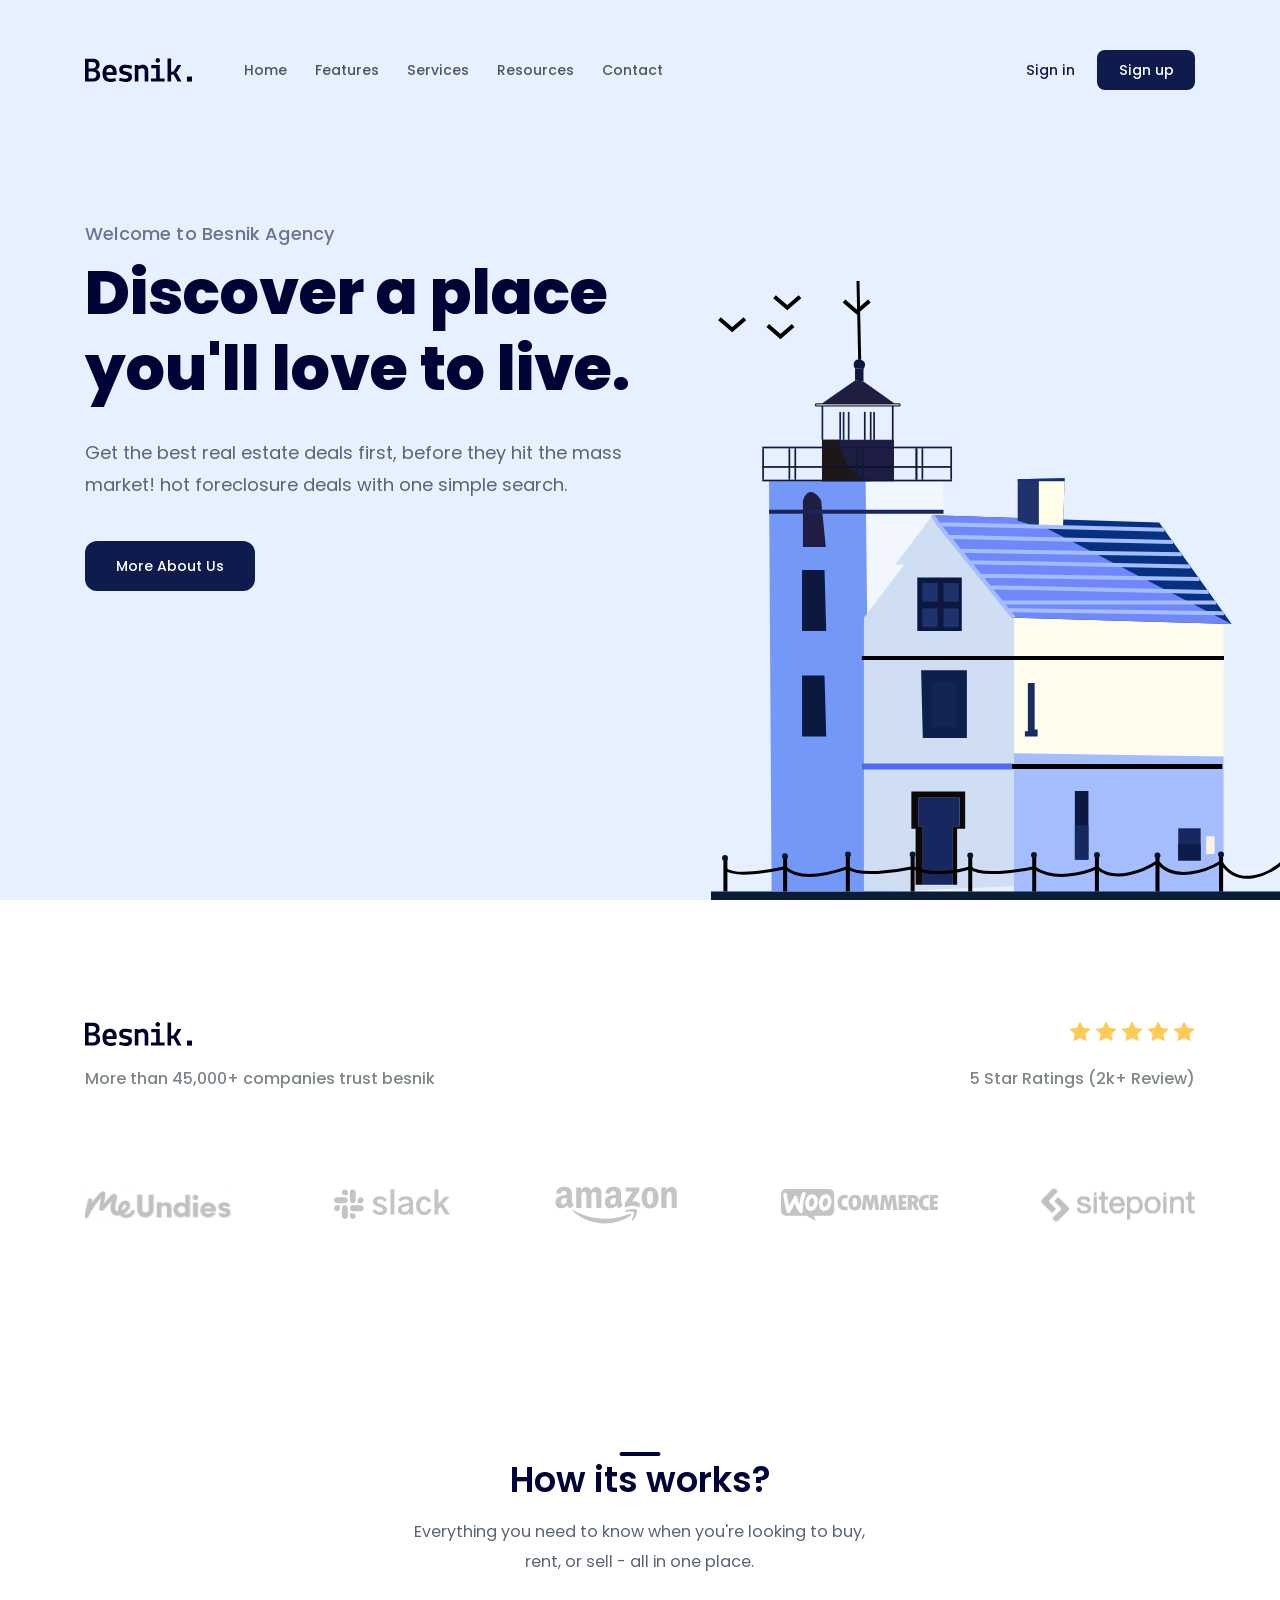
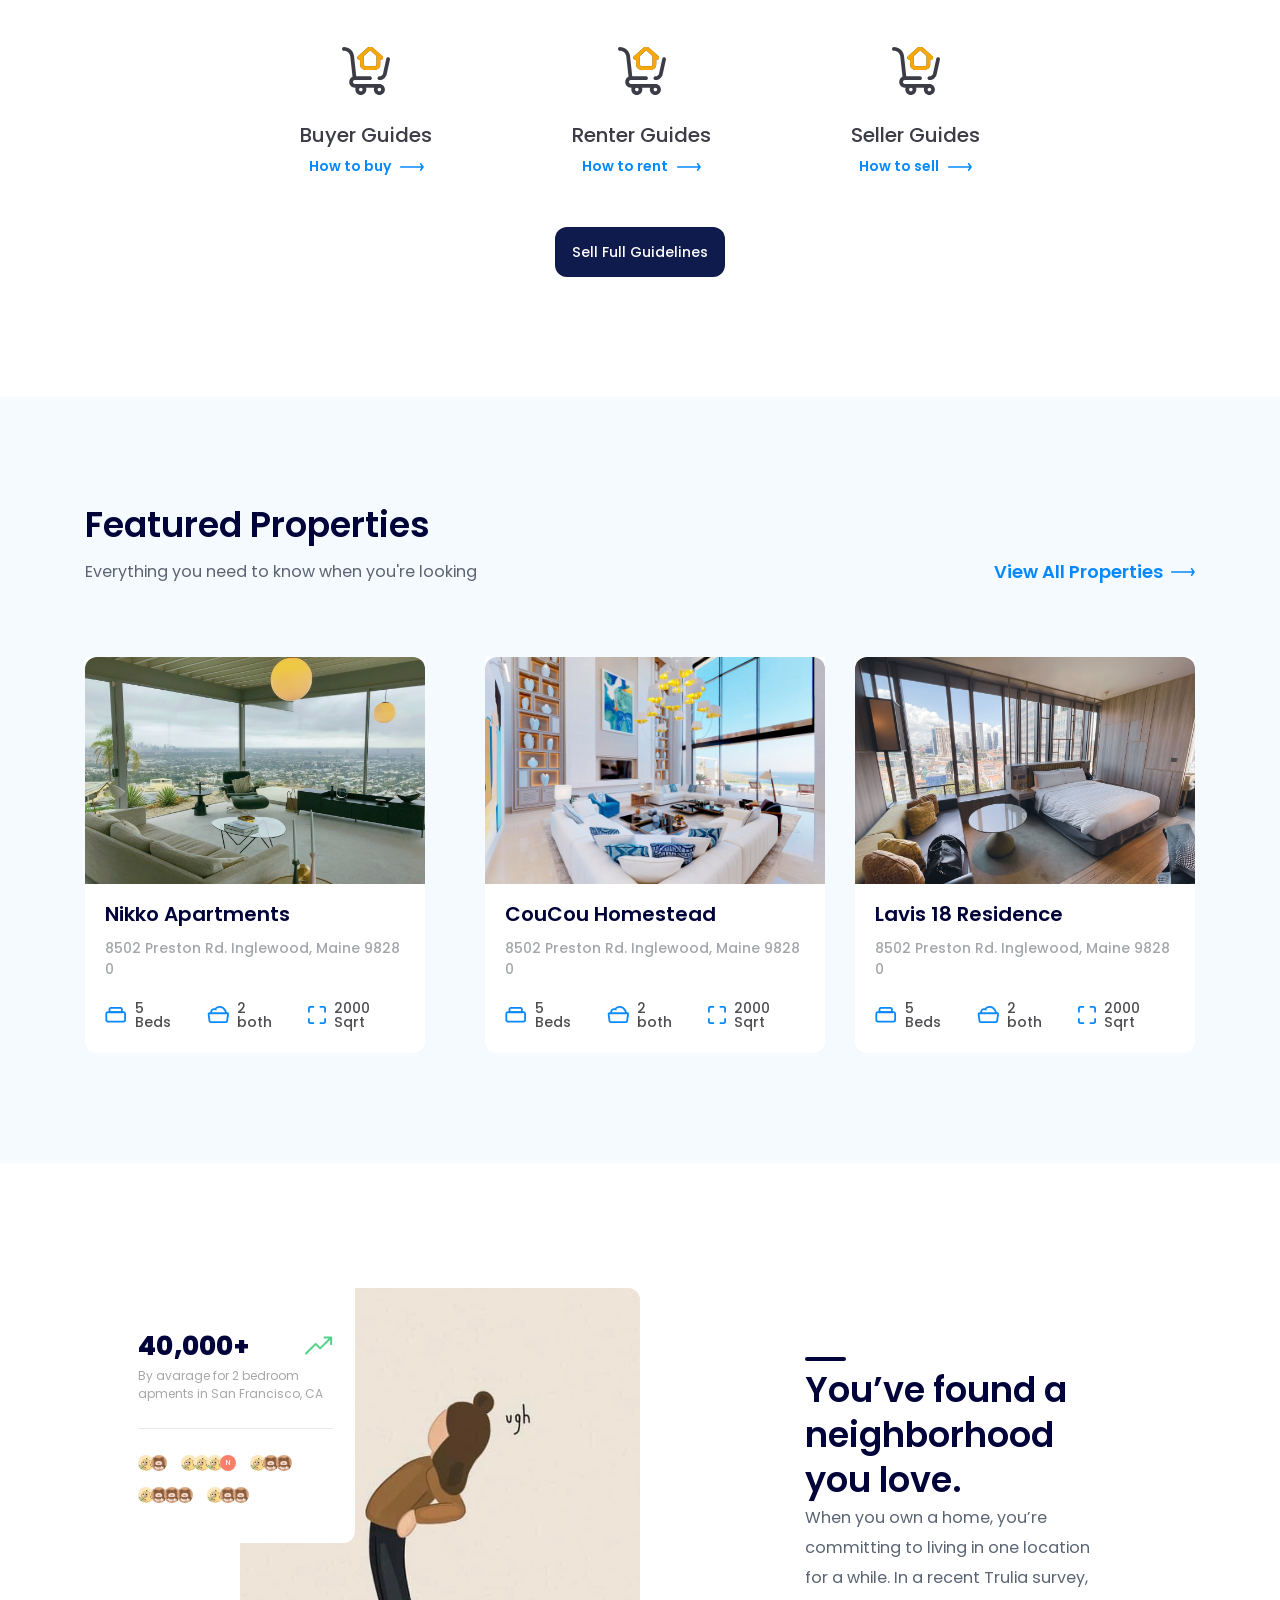
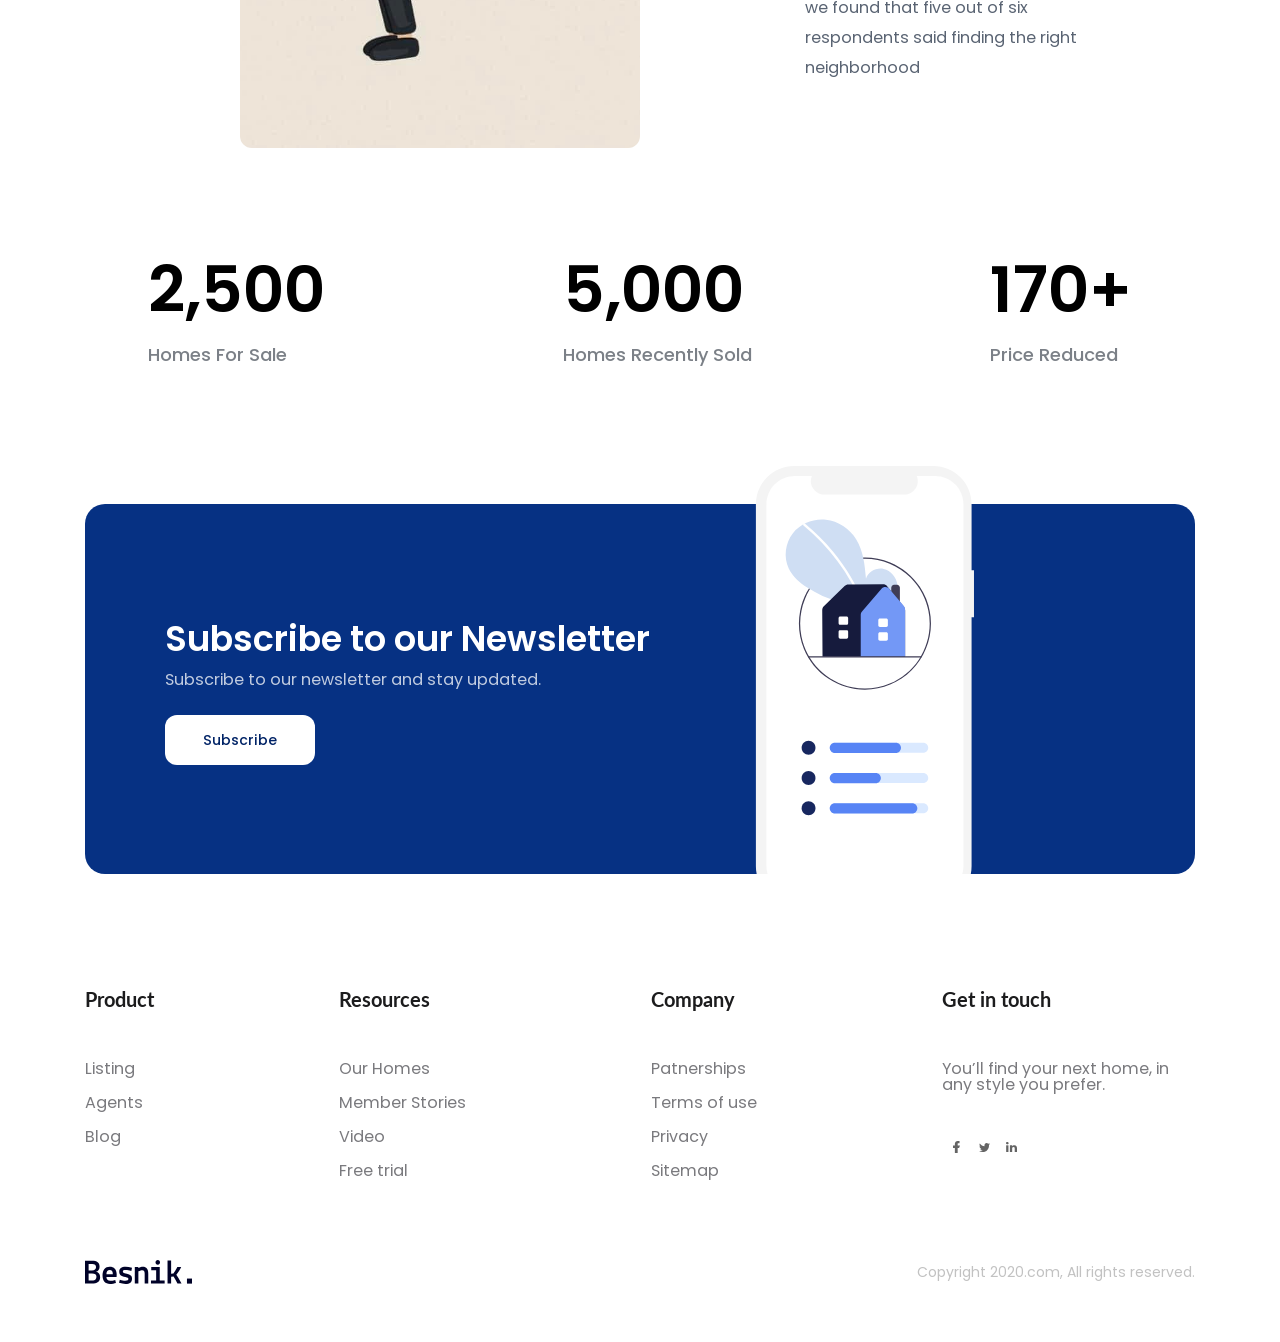
==== index.html @ 79cb6e66 "first commit" ====
<!DOCTYPE html>
<html lang="en">
<head>
    <meta charset="UTF-8">
    <meta http-equiv="X-UA-Compatible" content="IE=edge">
    <meta name="viewport" content="width=device-width, initial-scale=1.0">
    <title>Project-01</title>
    <link rel="stylesheet" href="./assets/css/reset.css">
    <link rel="stylesheet" href="./assets/css/style.css"> 
    <link rel="stylesheet" href="./assets/fonts/stylesheet.css">

    <!-- FONT LATO CHO FOOTER -->
    <link rel="preconnect" href="https://fonts.googleapis.com">
    <link rel="preconnect" href="https://fonts.gstatic.com" crossorigin>
    <link href="https://fonts.googleapis.com/css2?family=Lato:wght@700&display=swap" 
    rel="stylesheet">
</head>
<body>
    <main>
        <!-- HEADER -->
        <header class="header">
            <div class="content">
                <nav class="navbar">
                    <!-- LOGO -->   
                    <img src="./assets/img/Logo.svg" alt="Besnik." />
                    <!-- NAVIGATION -->
                    <ul>
                        <li><a href="#!">Home</a></li>
                        <li><a href="">Features</a></li>
                        <li><a href="">Services</a></li>
                        <li><a href="">Resources</a></li>
                        <li><a href="">Contact</a></li>
                    </ul>
                    <!-- ACTION -->
                    <div class="action">
                        <a href="#!" class="action-link">Sign in</a>
                        <a href="#!" class="btn action-btn">Sign up</a>
                    </div>
                </nav>
                <div class="hero">
                    <div class="info">
                        <p class="sub-title">Welcome to Besnik Agency</p>
                        <h1 class="title">Discover a place you'll love to live.</h1>
                        <p class="desc">Get the best real estate deals first,
                            before they hit the mass market! hot foreclosure deals with one simple search.</p>
                        <a href="#!" class="btn hero-cta">More About Us</a>
                    </div>
                    <img src="./assets/img/hero-img.svg" alt="Discover a place you'll love to live." class="hero-img">
                </div>
            </div>
        </header>

        <!-- CLIENTS -->
        <div class="clients">
            <div class="content">
                <div class="row">
                    <img src="./assets/img/Logo.svg" alt="Besnik.">

                    <div class="starts">
                        <img src="./assets/img/start.svg" alt="Start">
                        <img src="./assets/img/start.svg" alt="Start">
                        <img src="./assets/img/start.svg" alt="Start">
                        <img src="./assets/img/start.svg" alt="Start">
                        <img src="./assets/img/start.svg" alt="Start">
                    </div>
                </div>

                <div class="row row-desc">
                    <p class="desc">More than 45,000+ companies trust besnik</p>
                    <p class="desc">5 Star Ratings (2k+ Review)</p>
                </div>

                <div class="image">
                    <img src="./assets/img/client-1.svg" alt="Client 1">
                    <img src="./assets/img/client-2.svg" alt="Client 2">
                    <img src="./assets/img/client-3.svg" alt="Client 3">
                    <img src="./assets/img/client-4.svg" alt="Client 4">
                    <img src="./assets/img/client-5.svg" alt="Client 5">
                </div>

            </div>
        </div>

        <!-- GUIDES -->
        <div class="guides">
            <div class="content">
                <h2 class="sub-title">How its works?</h2>

                <p class="desc">Everything you need to know 
                    when you're looking to buy, rent, or sell - all in one place.
                </p>

                <ul class="list-guide">
                    <li class="guide-item">
                        <img src="./assets/img/buyer.svg" alt="Buyer" class="icon">
                        <h3 class="title">Buyer Guides</h3>
                        <a href="#!" class="link">
                            <span>How to buy</span>
                            <img src="./assets/img/arrow-right.svg" alt="" class="arrow">
                        </a>
                    </li>

                    <li class="guide-item">
                        <img src="./assets/img/buyer.svg" alt="Buyer" class="icon">
                        <h3 class="title">Renter Guides</h3>
                        <a href="#!" class="link">
                            <span>How to rent</span>
                            <img src="./assets/img/arrow-right.svg" alt="" class="arrow">
                        </a>
                    </li>

                    <li class="guide-item">
                        <img src="./assets/img/buyer.svg" alt="Buyer" class="icon">
                        <h3 class="title">Seller Guides</h3>
                        <a href="#!" class="link">
                            <span>How to sell</span>
                            <img src="./assets/img/arrow-right.svg" alt="" class="arrow">
                        </a>
                    </li>
                </ul>

                <div class="guide-cta">
                    <a href="#!" class="btn">Sell Full Guidelines</a>
                </div>

                
            </div>
        </div>

        <!-- FEATURED -->
        <div class="featured">
            <div class="content">
                <header>
                    <h2 class="sub-title">Featured Properties</h2>
                    <div class="row">
                        <p class="desc">Everything you need to know when you're looking</p>
                        <a href="" class="link">
                            <span>View All Properties</span>
                            <img src="./assets/img/arrow-right.svg" alt="" class="arrow">
                        </a>
                    </div>
                </header>

                <div class="list">
                    <!-- featured item 1 -->
                    <div class="item">
                        <a href="#!"><img src="./assets/img/featured-1.jpg" alt="Nikko Apartments" class="thumb"></a>
                        <div class="body">
                            <h3 class="title"><a href="#!">Nikko Apartments<a ></h3>
                            <p class="desc">8502 Preston Rd. Inglewood, Maine 98280</p>
                            <div class="info">
                                <img src="./assets/img/bed.svg" alt="Beds" class="icon">
                                <span class="lable">5 Beds</span>

                                <img src="./assets/img/both.svg" alt="both" class="icon">
                                <span class="lable">2 both</span>

                                <img src="./assets/img/sqrt.svg" alt="Sqrt" class="icon">
                                <span class="lable">2000 Sqrt</span>
                            </div>
                        </div>
                    </div>
                    <!-- featured item 2 -->
                    <div class="item">
                        <a href="#!"><img src="./assets/img/featured-2.jpg" alt="CouCou Homestead" class="thumb"></a>
                        <div class="body">
                            <h3 class="title"><a href="#!">CouCou Homestead</a></h3>
                            <p class="desc line-clamp">8502 Preston Rd. Inglewood, Maine 98280
                            </p>
                            <div class="info">
                                <img src="./assets/img/bed.svg" alt="Beds" class="icon">
                                <span class="lable">5 Beds</span>

                                <img src="./assets/img/both.svg" alt="both" class="icon">
                                <span class="lable">2 both</span>

                                <img src="./assets/img/sqrt.svg" alt="Sqrt" class="icon">
                                <span class="lable">2000 Sqrt</span>
                            </div>
                        </div>
                    </div>
                    <!-- featured item 3 -->
                    <div class="item ">
                        <a href="#!"><img src="./assets/img/featured-3.jpg" alt="CouCou Homestead" class="thumb"></a>
                        <div class="body">
                            <h3 class="title"><a href="#!">Lavis 18 Residence</a></h3>
                            <p class="desc">8502 Preston Rd. Inglewood, Maine 98280</p>
                            <div class="info">
                                <img src="./assets/img/bed.svg" alt="Beds" class="icon">
                                <span class="lable">5 Beds</span>

                                <img src="./assets/img/both.svg" alt="both" class="icon">
                                <span class="lable">2 both</span>

                                <img src="./assets/img/sqrt.svg" alt="Sqrt" class="icon">
                                <span class="lable">2000 Sqrt</span>
                            </div>
                        </div>
                    </div>
                </div>

            </div>
        </div>

        <!-- STATS -->
        <div class="stats">
            <div class="content">
                <div class="row">
                    <div class="img-block">

                        <img  class="image" src="./assets/img/stat-img.jpg" alt="You’ve found a neighborhood you love.">
                        
                        <!-- Trend -->
                        <div class="stats-trend">
                            <div class="row">
                                <strong class="value">40,000+</strong>
                                <img src="./assets/img/arrow-trend-up.svg" alt="" class="icon">
                            </div>
                            
                            <p class="desc">By avarage for 2 bedroom apments in San Francisco, CA</p>
                            
                            <div class="seperate"></div>
                            
                            <div class="avatar-block">
                                <div class="avatar-group">
                                    <img class="avatar" src="./assets/img/avatar.jpg"></img>
                                    <img class="avatar" src="./assets/img/avatar2.jpg"></img>
                                </div>
                                <div class="avatar-group">
                                    <img class="avatar" src="./assets/img/avatar.jpg"></img>
                                    <img class="avatar" src="./assets/img/avatar.jpg"></img>
                                    <img class="avatar" src="./assets/img/avatar.jpg"></img>
                                    <!-- <img class="avatar" src="./assets/img/avatar2.jpg"></img> -->
                                    <div class="avatar avatar1">N</div>
                                </div>
                                <div class="avatar-group">
                                    <img class="avatar" src="./assets/img/avatar.jpg"></img>
                                    <img class="avatar" src="./assets/img/avatar2.jpg"></img>
                                    <img class="avatar" src="./assets/img/avatar2.jpg"></img>
                                </div>
                                <div class="avatar-group">
                                    <img class="avatar" src="./assets/img/avatar.jpg"></img>
                                    <img class="avatar" src="./assets/img/avatar2.jpg"></img>
                                    <img class="avatar" src="./assets/img/avatar2.jpg"></img>
                                    <img class="avatar" src="./assets/img/avatar2.jpg"></img>
                                </div>
                                <div class="avatar-group">
                                    <img class="avatar" src="./assets/img/avatar.jpg"></img>
                                    <img class="avatar" src="./assets/img/avatar2.jpg"></img>
                                    <img class="avatar" src="./assets/img/avatar2.jpg"></img>
                                </div>

                            </div>
                        </div>
                    </div>
                    <div class="info">
                        <h2 class="sub-title">You’ve found a neighborhood you love.</h2>
                        <p class="desc">When you own a home, you’re committing to living in one location for a while. In a recent 
                            Trulia survey, we found that five out of six respondents said finding the right neighborhood </p>
                    </div>
                </div>
                <div class="row row-qty">
                    <div class="qty-item">
                        <div class="qty">2,500</div>
                        <div class="qty-desc">Homes For Sale</div>
                    </div>

                    <div class="qty-item">
                        <div class="qty">5,000</div>
                        <div class="qty-desc">Homes Recently Sold</div>
                    </div>

                    <div class="qty-item">
                        <div class="qty">170+</div>
                        <div class="qty-desc">Price Reduced</div>
                    </div>
                </div>
            </div>
        </div>

        <!-- SUBSCRIPTION -->
        <div class="subscription">
            <div class="content">
                <div class="body">
                    <div class="info">
                        <h2 class="sub-title line-clamp" style="--line-clamp: 3">Subscribe to our Newsletter
                        </h2>
                        <p class="desc">Subscribe to our newsletter and stay updated.</p>
                        <a href="#!" class="btn">Subscribe</a>
                    </div>
                    <img src="./assets/img/sub.svg" alt="" class="image">
                </div>
            </div>
        </div>

        <!-- FOOTER -->
        <footer class="footer">
            <div class="content">
                <div class="row row-top">

                    <div class="column">
                        <h3 class="heading">Product</h3>
                        <ul class="list">
                            <li class="item">
                                <a href="">Listing</a>
                            </li>
                            <li class="item">
                                <a href=""></a>
                            </li>
                            <li class="item">
                                <a href="">Agents</a>
                            </li>
                            <li class="item">
                                <a href="">Blog</a>
                            </li>
                        </ul>
                    </div>

                    <div class="column">
                        <h3 class="heading">Resources</h3>
                        <ul class="list">
                            <li class="item">
                                <a href="">Our Homes</a>
                            </li>
                            <li class="item">
                                <a href="">Member Stories</a>
                            </li>
                            <li class="item">
                                <a href="">Video</a>
                            </li>
                            <li class="item">
                                <a href="">Free trial</a>
                            </li>
                        </ul>
                    </div>

                    <div class="column">
                        <h3 class="heading">Company</h3>
                        <ul class="list">
                            <li class="item">
                                <a href="">Patnerships</a>
                            </li>
                            <li class="item">
                                <a href="">Terms of use</a>
                            </li>
                            <li class="item">
                                <a href="">Privacy</a>
                            </li>
                            <li class="item">
                                <a href="">Sitemap</a>
                            </li>
                        </ul>
                    </div>

                    <div class="column">
                        <h3 class="heading">Get in touch</h3>
                        <p class="desc">You’ll find your next home, in any style you prefer.</p>
                        <div class="social">
                            <a href="#!" class="social-link">
                                <img src="./assets/img/facebook.svg" alt="">
                            </a>
                            <a href="#!" class="social-link">
                                <img src="./assets/img/twiter.svg" alt="">
                            </a>
                            <a href="#!" class="social-link">
                                <img src="/assets/img/linkedin.svg" alt="">
                            </a>
                        </div>
                    </div>
                </div>
                <div class="row row-bottom">
                    <img src="./assets/img/Logo.svg" alt="" class="logo">
                        <p class="copyright">Copyright 2020.com, All rights reserved.</p>
                    </img>
                </div>
            </div>
        </footer>
    </main>
    
</body>
</html>
---- assets/css/style.css ----
*{
    box-sizing: border-box;
}
:root{
    --primary-color:#0F1B4C;
}
html
{
    font-size: 62.5%;
}
body{
    font-size: 1.6rem;
    font-family: 'Poppins' , sans-serif;
}

/* =============== COMMON =============== */
.content{
    width: 1110px;
    max-width: calc(100% - 48px);
    margin-left: auto;
    margin-right: auto;
}
a{
    text-decoration: none;
}

.btn{
    display: inline-block;
    min-width: 98px;
    background: var(--primary-color);
    border-radius: 12px; 
    font-weight: 500;
    font-size: 1.4rem;
    line-height: 21px;
    text-align: center;
    color: #FFFFFF;
    padding: 14.5px 16px;
}
.btn:hover{
    opacity: 0.9;
}
.line-clamp{
    display: -webkit-box;
    -webkit-line-clamp: var(--line-clamp, 2);
    -webkit-box-orient: vertical;
    overflow: hidden;
    
}


/* =============== HEADER =============== */
.header{
    background: #E6F0FF;
    height: 100vh;
    /* dùng cho ảnh */
    position: relative;
}

.navbar{
    display: flex;
    align-items: center;
    /* background-color: orange; */
    padding-top: 50px;
}
.navbar ul{
    display: flex;
    /* 64-14=50 */
    margin-left: 38px;
}
.navbar .action{
    margin-left: auto;
}
.navbar ul a{
    font-weight: 500;
    font-size: 1.4rem;
    color: #4F5361;
    padding: 8px 14px;
    /* background-color:green; */
}
.navbar .action-link{
    font-weight: 500;
    font-size: 1.4rem;
    color: var(--primary-color);
}
.navbar .action-btn{
    padding: 9.5px 16px;
    margin-left: 18px;
    border-radius: 8px;
}
.navbar ul a:hover{
    text-decoration: underline;
}

.hero{
    margin-top: 130px;
}
.hero .sub-title{
    font-weight: 500;
    font-size: 1.8rem;
    line-height: 1.5;
    letter-spacing: 0.01em;
    color: #687690;
}
.hero .title{
    margin-top: 8px;
    font-weight: 700;
    font-size: 6.2rem;
    line-height: 76px;
    color: #000336;
}
.hero .info{
    width: 51%;
}
.hero .desc{
    font-weight: 400;
    font-size: 1.8rem;
    line-height: 1.78;
    color: #5A6473;
    margin-top: 30px;
}
.hero-cta{
    min-width: 170px;
    margin-top: 40px;
}
.hero-img{
    position: absolute;
    /* right: 65px; */
    right: calc( (100vw - 1110px) / 2 - 100px);
    bottom: 0;
}
/* =============== CLIENTS =============== */
.clients{
    margin-top: 79px;
    padding: 43px 0 64px;
}
.clients .row{
    display: flex;
    justify-content: space-between;
}
.clients .desc{
    font-weight: 500;
    font-size: 1.6rem;
    line-height: 1.25;
    color: #7D8589;
}
.clients .row-desc{
    margin-top: 23px;
}

.clients .image{
    margin-top: 96px;
    display: flex;
    justify-content: space-between;
}
/* =============== GUIDES =============== */
.guides{
    margin-top: 40px;
    padding: 93px 0 79px;
}
.guides .sub-title{
    margin-top: 40px;
    font-weight: 600;
    font-size: 3.5rem;
    line-height: 1;
    text-align: center;
    color: #000339;

    position: relative;
    ;
}
.guides .sub-title::before{
    content:"";
    display: inline-block;
    width: 41px;
    height: 4px;
    background: #000339;
    border-radius: 12px;
    position: absolute;
    top: -10px;
    left: 50%;
    transform: translateX(-50%);
}
.guides .desc{
    font-weight: 400;
    font-size: 1.6rem;
    line-height: 1.88;
    text-align: center;
    color: #5A6473;
    margin: 20px auto 0;
    width: 41.35%;
    /* width: 459px;
    max-width: 100%; */
}
.list-guide{
    margin-top: 70px;
    display: flex;
    justify-content: center;
}
.guide-item{
    margin: 0 70px;
    text-align: center;
}
.guide-item .title{
    font-weight: 500;
    font-size: 2rem;
    line-height: 1.1;
    /* text-align: center; ko cần vì thừa kế cha rồi */
    color: #3B3C45;
    margin-top: 26px;
}
.guide-item .link{
    margin-top: 10px;
    font-weight: 600;
    font-size: 1.4rem;
    line-height: 1.5;
    color: #0689FF;
    display: inline-block;
}
.guide-item .arrow{
    margin-left: 6px;
}
.guide-cta {
    display: flex;
    justify-content: center;
    margin-top: 50px;
}
.guide-cta .btn{
    min-width: 170px;
}


/* =============== FEATURED =============== */
.featured{
    margin-top: 41px;
    padding: 110px 0; 
    background: #F5FAFE;
}
.featured .sub-title{
    font-weight: 600;
    font-size: 3.5rem;
    line-height: 1;
    color: #000339;
}
.featured .desc{
    font-weight: 400;
    font-size: 1.6rem;
    line-height: 1.875;
    color: #5A6473;
    word-break: break-all;
}
.featured .link{
    font-weight: 600;
    font-size: 1.8rem;
    color: #0689FF;

    display: flex;
    align-items: center;
}
.featured .row{
    display: flex;
    justify-content: space-between;
    margin-top: 15px;
}
.featured .link .arrow{
    margin-left: 8px;
}
.featured .list{
    margin-top: 70px;
    display: flex;
    gap: 30px;
}
.featured .item .thumb{
    width: 100%;
    height: 227px;
    object-fit: cover;
    border-top-right-radius: 12px;
    border-top-left-radius: 12px;
}
.featured .item{
    flex:1;
    background-color: #fff;
    border-bottom-left-radius: 12px;
    border-bottom-right-radius: 12px;

}
.featured .item .body{
    padding: 17px 20px 24px;
}
.featured .item .title a{
    font-weight: 600;
    font-size: 2rem;
    line-height: 1;
    color: #000339;
 }
.featured .item .desc{
    margin-top: 14px;
    font-weight: 500;
    font-size: 1.4rem;
    line-height: 1.5;
    color: #A3A6AB;

}
.featured .item .info{
    margin-top: 21px; 
    display: flex;
    align-items: center;
}
.featured .item .lable{
    font-weight: 500;
    font-size: 1.4rem;
    letter-spacing: 0.01em;
    color: #4D4D52;
    margin-left: 8px;
}
.featured .item .icon{
    margin-left: 23px;
}
.featured .item .icon:first-child
{
    margin-left: 0px;
}

/*=============== STATS =============== */
.stats{
    margin-top: 75px;
    padding: 50px 0;
} 
.stats .row{
    display: flex;
}
.stats .content{
    width: 1048px;
}
.stats .img-block,
.stats .info{
    width: 50%;
}
.stats .img-block .image {
    width: 400px;
    height: 460px;
    object-fit: cover;
    border-radius: 12px;
    display: block;
    margin-left: auto;
}
.stats .info{
    padding: 79px 0 0 165px;
}
.stats .info .sub-title{
    font-weight: 600;
    font-size: 3.5rem;
    line-height: 1.29;
    color: #000339;
    width: 269px;
    
    position: relative;
}
.stats .sub-title::before{
    content:"";
    display:inline-block;
    display:block;

    width: 41px;
    height: 4px;
    background: #000339;
    border-radius: 12px;
    position: absolute;
    left: 0;
    top: -10px;
}
.stats .info .desc{
    font-weight: 400;
    font-size: 1.6rem;
    line-height: 1.88;
    color: #5A6473;
    width: 309px;
}
.stats .img-block{
    position: relative;
}
.stats .img-block .stats-trend{
    position: absolute;
    top: 0;left: 0;
    width: 239px;
    border-radius: 0px 0px 12px 12px;
    background-color: #fff;
    padding: 45px 22px 40px;
}
.stats .stats-trend .value{
    font-weight: 700;
    font-size: 2.6rem;
    line-height: 1;
    letter-spacing: 0.01em;
    color: #000339;
}
.stats .icon{
    margin-left: auto;
}
.stats-trend .desc{
    font-weight: 400;
    font-size: 1.2rem;
    line-height: 1.5;
    color: #A7A7A7;
    margin-top: 8px;
}
.stats-trend .seperate{
    height: 1.2px;
    background: #E9E9E9;
    margin-top: 25px;
}
.stats .avatar-block{
    margin-top: 26px;
    display: flex;
    gap: 16px 14px;
    flex-wrap: wrap;
    
}
.stats .avatar{
    width: 16px;height: 16px;
    object-fit: cover;
    border-radius: 50%;
    margin-left: -3px;
}
.stats .avatar:first-child{
    margin-left: 0;
}
.stats .avatar-group{
    display: flex;
}
.stats .avatar1{
    background-color: #F97F6B;
    
    font-weight: 450;
    font-size: 0.7rem;
    line-height: 16px;
    text-align: center;
    letter-spacing: -0.02em;

    color: #FFFFFF;
}
.stats .row-qty{
    margin-top: 110px;
    justify-content: space-between;
    padding: 0 32px;
}
.stats .qty{
    font-weight: 600;
    font-size: 6.4rem;
    color: #000000;
}
.stats .qty-desc{
    margin-top: 24px;
    font-weight: 500;
    font-size: 1.8rem;
    color: #7B8087;
}

/*=============== SUBSCRIPTION =============== */

.subscription{
    margin-top: 90px;
}
.subscription .body{
    height: 370px;
    background: #063183;
    display: flex;
    align-items: center;
    border-radius: 20px;

    position: relative;
}
.subscription .info{
    margin: 0 80px;
    width: 670px;
}
.subscription .sub-title{
    font-weight: 600;
    font-size: 3.5rem;
    line-height: 1.5;
    color: #FFFFFF;
}
.subscription .desc{
    font-weight: 400;
    font-size: 1.6rem;
    line-height: 1.88;
    color: #FFFFFF;
    opacity: 0.75;
}
.subscription .btn{
    margin-top: 20px;
    min-width: 150px;
    background-color: #fff;
    color: #002366;
}
.subscription .image{
    position: absolute;
    bottom: 0;
    right: 221px;
}

/*=============== FOOTER =============== */
.footer{
    margin-top: 55px;
    padding: 50px 0 58px;
    /* background-color: pink; */

}
.footer .row{
    display: flex;
}

.footer .row-top{
    gap:185px;
}
.footer .heading{
    font-family: 'Lato', sans-serif;
    font-weight: 700;
    font-size: 2rem;
    line-height: 2;
    color: #1C1C1D;
}
.footer .list, .footer .desc{
    margin-top: 42px;
}
.footer .item{
    margin-top: 18px;
}
.footer .item a,
.footer .desc{
    font-weight: 400;
    font-size: 1.6rem;
    color: #7A7A7E;
    white-space: nowrap;
}
.footer .desc{
    white-space: normal;
}
.footer .social{
    margin-top: 40px;
    /* Thêm df vào để bỏ mấy khoảng trắng mặc định của logo đi->Dễ tính toán  */
    display: flex;
}
.footer .social-link{
    /* Vì có df ở cha r nên thừa hưởng xuog con-> đặt luôn width height cho con mà khỏi cần display: inline-block */
    width: 28px;
    height: 28px;
    display: flex;
    justify-content: center;
    align-items: center;
}
.footer .social-link:hover{
    background-color: #ebebeb;
    border-radius: 3px;
}
.footer .row-bottom{
    display: flex;
    align-items: center;
    justify-content: space-between;
    margin-top: 81px;
}
.footer .copyright{
    font-weight: 400;
    font-size: 1.4rem;
    color: #C2C2C2;
}
---- assets/fonts/stylesheet.css ----
/* POPPINS */
@font-face {
    font-family: 'Poppins';
    src: url('Poppins/Poppins-Bold.woff2') format('woff2'),
        url('Poppins/Poppins-Bold.woff') format('woff');
    font-weight: bold;
    font-style: normal;
    font-display: swap;
}

@font-face {
    font-family: 'Poppins';
    src: url('Poppins/Poppins-BlackItalic.woff2') format('woff2'),
        url('Poppins/Poppins-BlackItalic.woff') format('woff');
    font-weight: 900;
    font-style: italic;
    font-display: swap;
}

@font-face {
    font-family: 'Poppins';
    src: url('Poppins/Poppins-Black.woff2') format('woff2'),
        url('Poppins/Poppins-Black.woff') format('woff');
    font-weight: 900;
    font-style: normal;
    font-display: swap;
}

@font-face {
    font-family: 'Poppins';
    src: url('Poppins/Poppins-BoldItalic.woff2') format('woff2'),
        url('Poppins/Poppins-BoldItalic.woff') format('woff');
    font-weight: bold;
    font-style: italic;
    font-display: swap;
}

@font-face {
    font-family: 'Poppins';
    src: url('Poppins/Poppins-Light.woff2') format('woff2'),
        url('Poppins/Poppins-Light.woff') format('woff');
    font-weight: 300;
    font-style: normal;
    font-display: swap;
}

@font-face {
    font-family: 'Poppins';
    src: url('Poppins/Poppins-ExtraBold.woff2') format('woff2'),
        url('Poppins/Poppins-ExtraBold.woff') format('woff');
    font-weight: bold;
    font-style: normal;
    font-display: swap;
}

@font-face {
    font-family: 'Poppins';
    src: url('Poppins/Poppins-ExtraLight.woff2') format('woff2'),
        url('Poppins/Poppins-ExtraLight.woff') format('woff');
    font-weight: 200;
    font-style: normal;
    font-display: swap;
}

@font-face {
    font-family: 'Poppins';
    src: url('Poppins/Poppins-Italic.woff2') format('woff2'),
        url('Poppins/Poppins-Italic.woff') format('woff');
    font-weight: normal;
    font-style: italic;
    font-display: swap;
}

@font-face {
    font-family: 'Poppins';
    src: url('Poppins/Poppins-ExtraLightItalic.woff2') format('woff2'),
        url('Poppins/Poppins-ExtraLightItalic.woff') format('woff');
    font-weight: 200;
    font-style: italic;
    font-display: swap;
}

@font-face {
    font-family: 'Poppins';
    src: url('Poppins/Poppins-ExtraBoldItalic.woff2') format('woff2'),
        url('Poppins/Poppins-ExtraBoldItalic.woff') format('woff');
    font-weight: bold;
    font-style: italic;
    font-display: swap;
}

@font-face {
    font-family: 'Poppins';
    src: url('Poppins/Poppins-Regular.woff2') format('woff2'),
        url('Poppins/Poppins-Regular.woff') format('woff');
    font-weight: normal;
    font-style: normal;
    font-display: swap;
}

@font-face {
    font-family: 'Poppins';
    src: url('Poppins/Poppins-MediumItalic.woff2') format('woff2'),
        url('Poppins/Poppins-MediumItalic.woff') format('woff');
    font-weight: 500;
    font-style: italic;
    font-display: swap;
}

@font-face {
    font-family: 'Poppins';
    src: url('Poppins/Poppins-LightItalic.woff2') format('woff2'),
        url('Poppins/Poppins-LightItalic.woff') format('woff');
    font-weight: 300;
    font-style: italic;
    font-display: swap;
}

@font-face {
    font-family: 'Poppins';
    src: url('Poppins/Poppins-Medium.woff2') format('woff2'),
        url('Poppins/Poppins-Medium.woff') format('woff');
    font-weight: 500;
    font-style: normal;
    font-display: swap;
}

@font-face {
    font-family: 'Poppins';
    src: url('Poppins/Poppins-ThinItalic.woff2') format('woff2'),
        url('Poppins/Poppins-ThinItalic.woff') format('woff');
    font-weight: 100;
    font-style: italic;
    font-display: swap;
}

@font-face {
    font-family: 'Poppins';
    src: url('Poppins/Poppins-SemiBold.woff2') format('woff2'),
        url('Poppins/Poppins-SemiBold.woff') format('woff');
    font-weight: 600;
    font-style: normal;
    font-display: swap;
}

@font-face {
    font-family: 'Poppins';
    src: url('Poppins/Poppins-SemiBoldItalic.woff2') format('woff2'),
        url('Poppins/Poppins-SemiBoldItalic.woff') format('woff');
    font-weight: 600;
    font-style: italic;
    font-display: swap;
}

@font-face {
    font-family: 'Poppins';
    src: url('Poppins/Poppins-Thin.woff2') format('woff2'),
        url('Poppins/Poppins-Thin.woff') format('woff');
    font-weight: 100;
    font-style: normal;
    font-display: swap;
}

/* OTHER FONT */
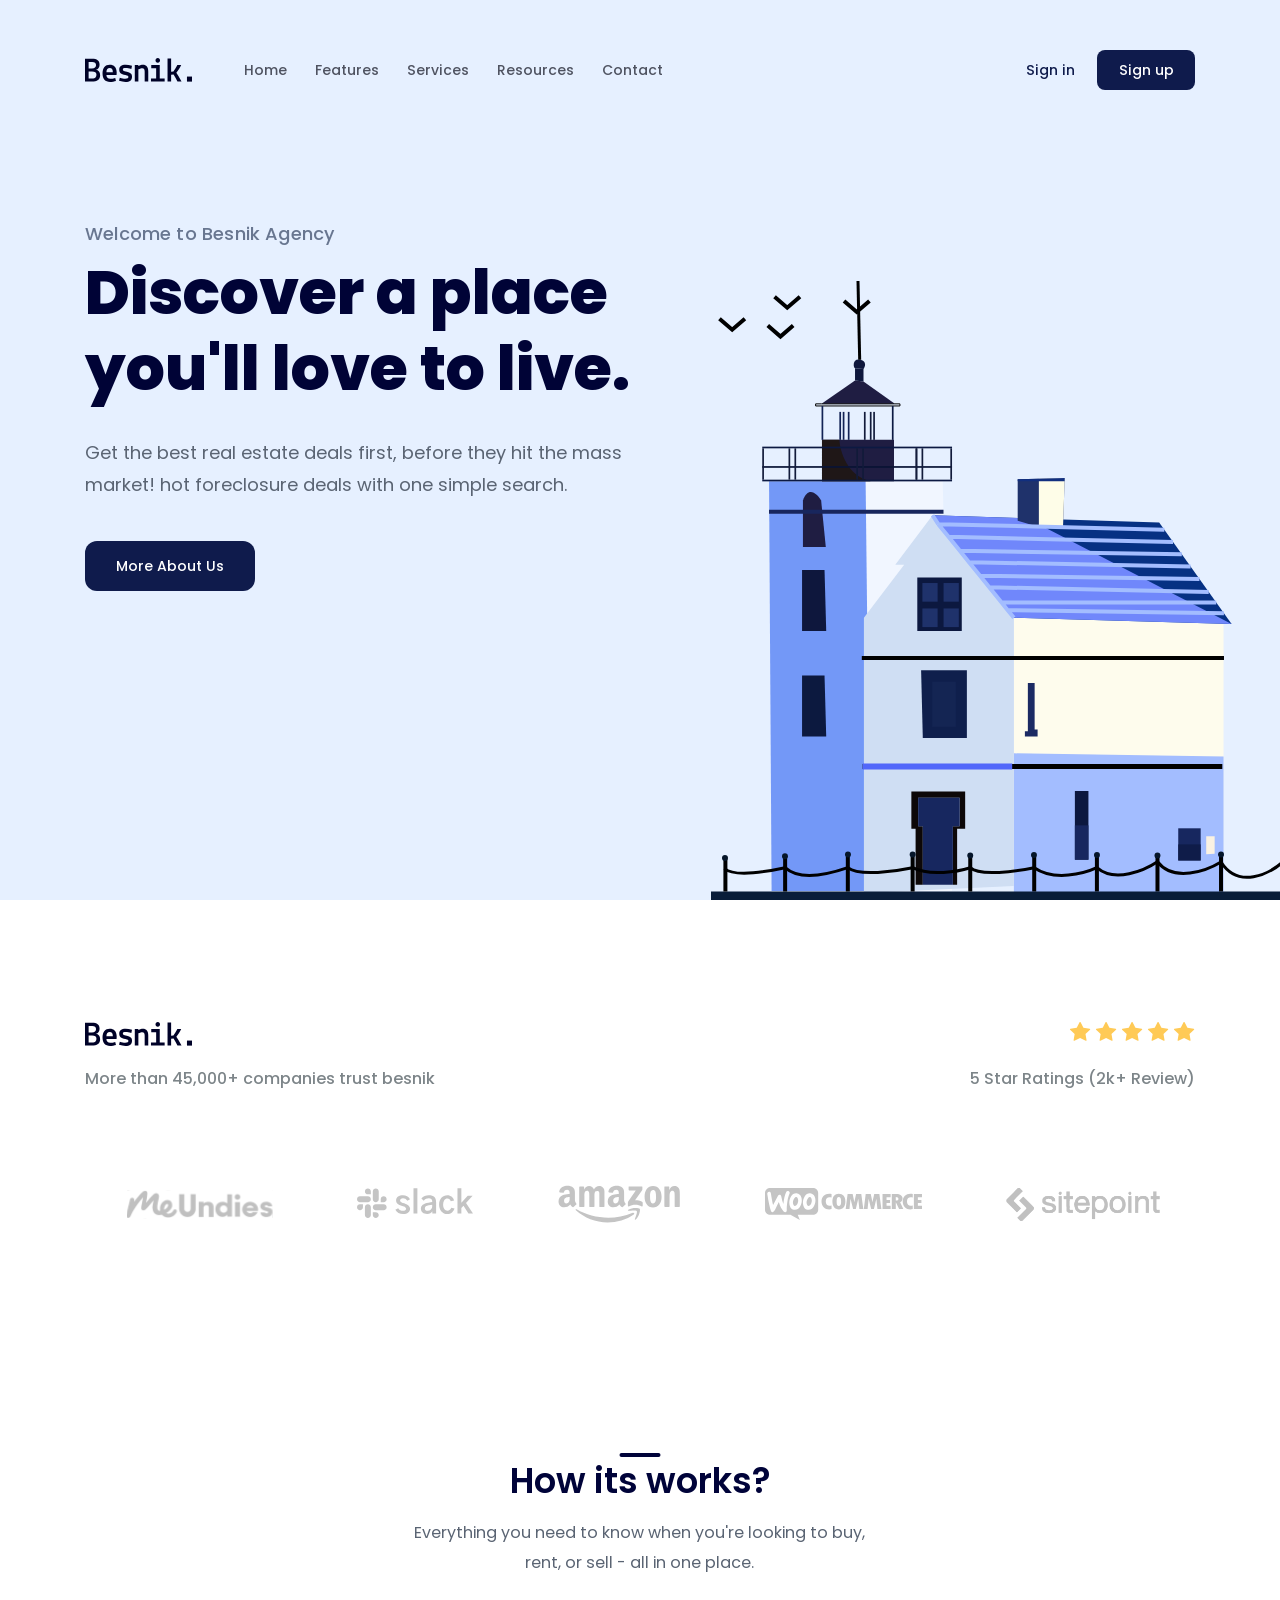
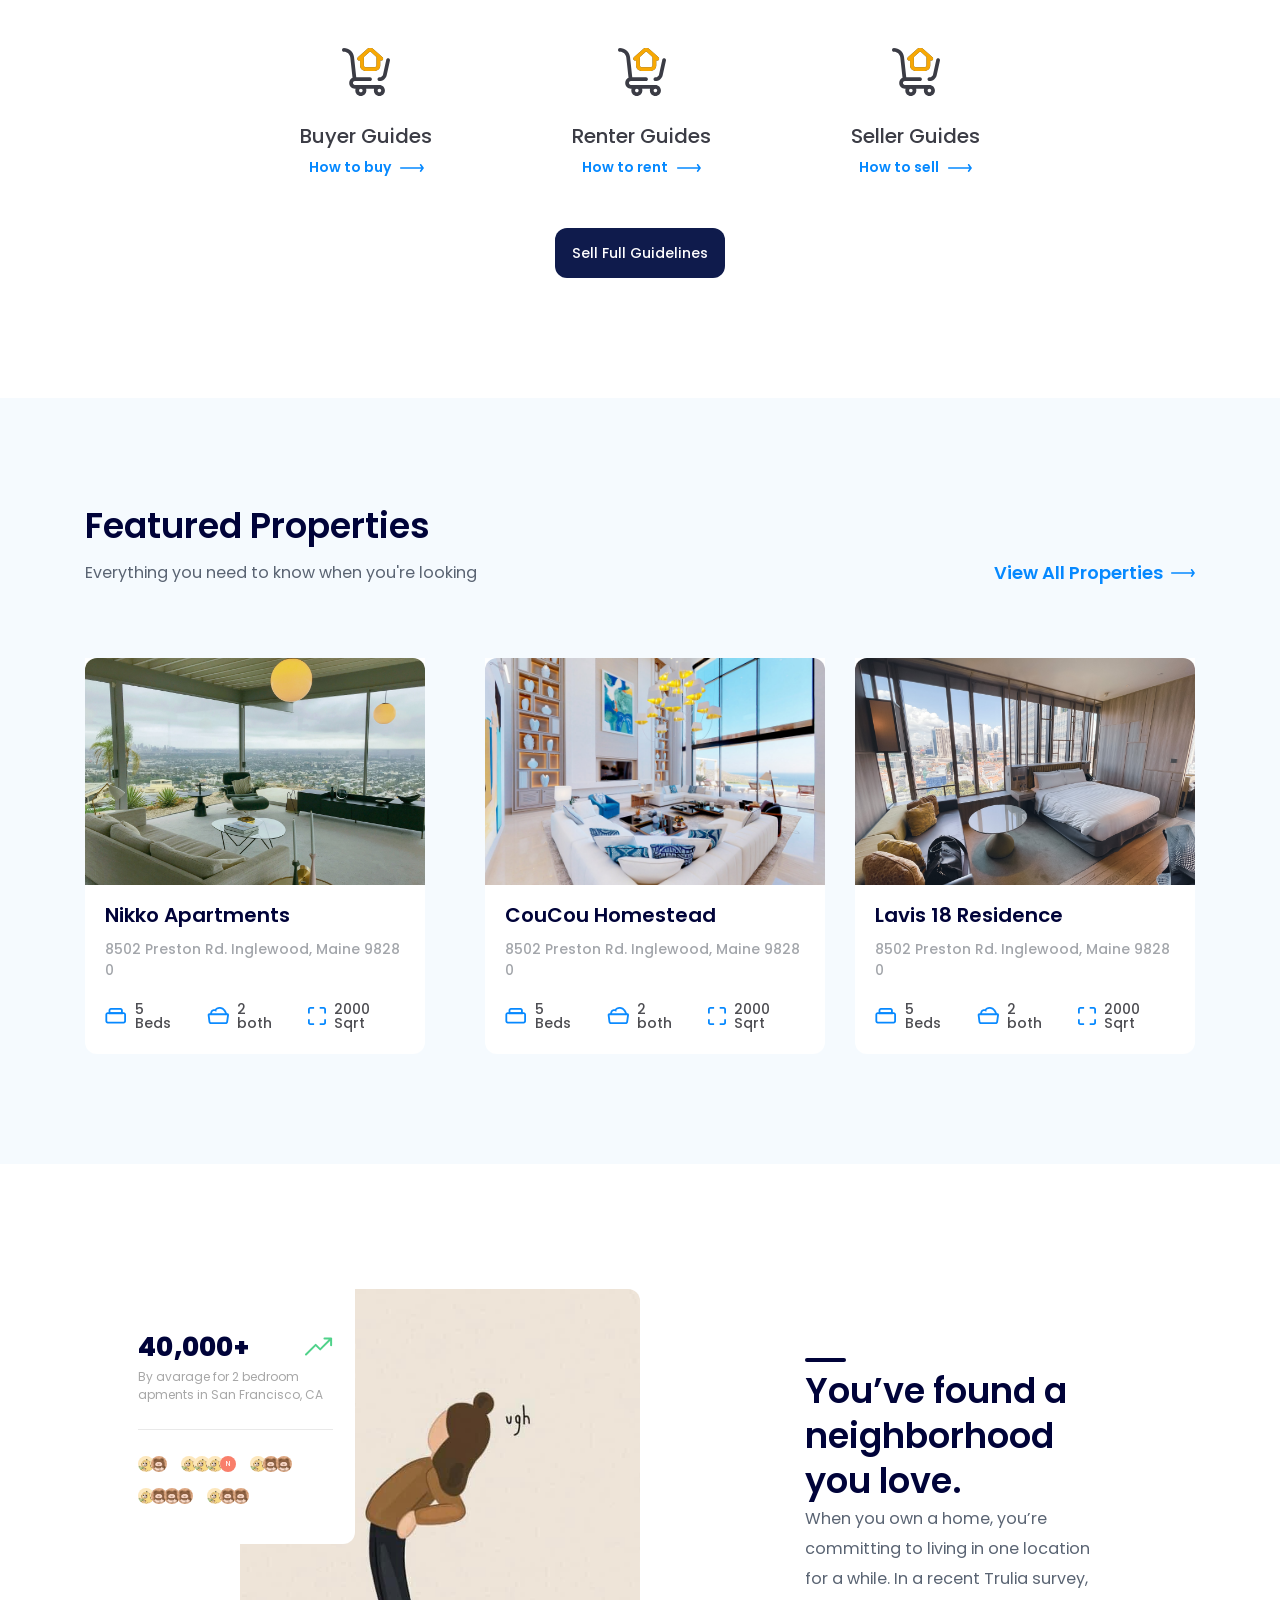
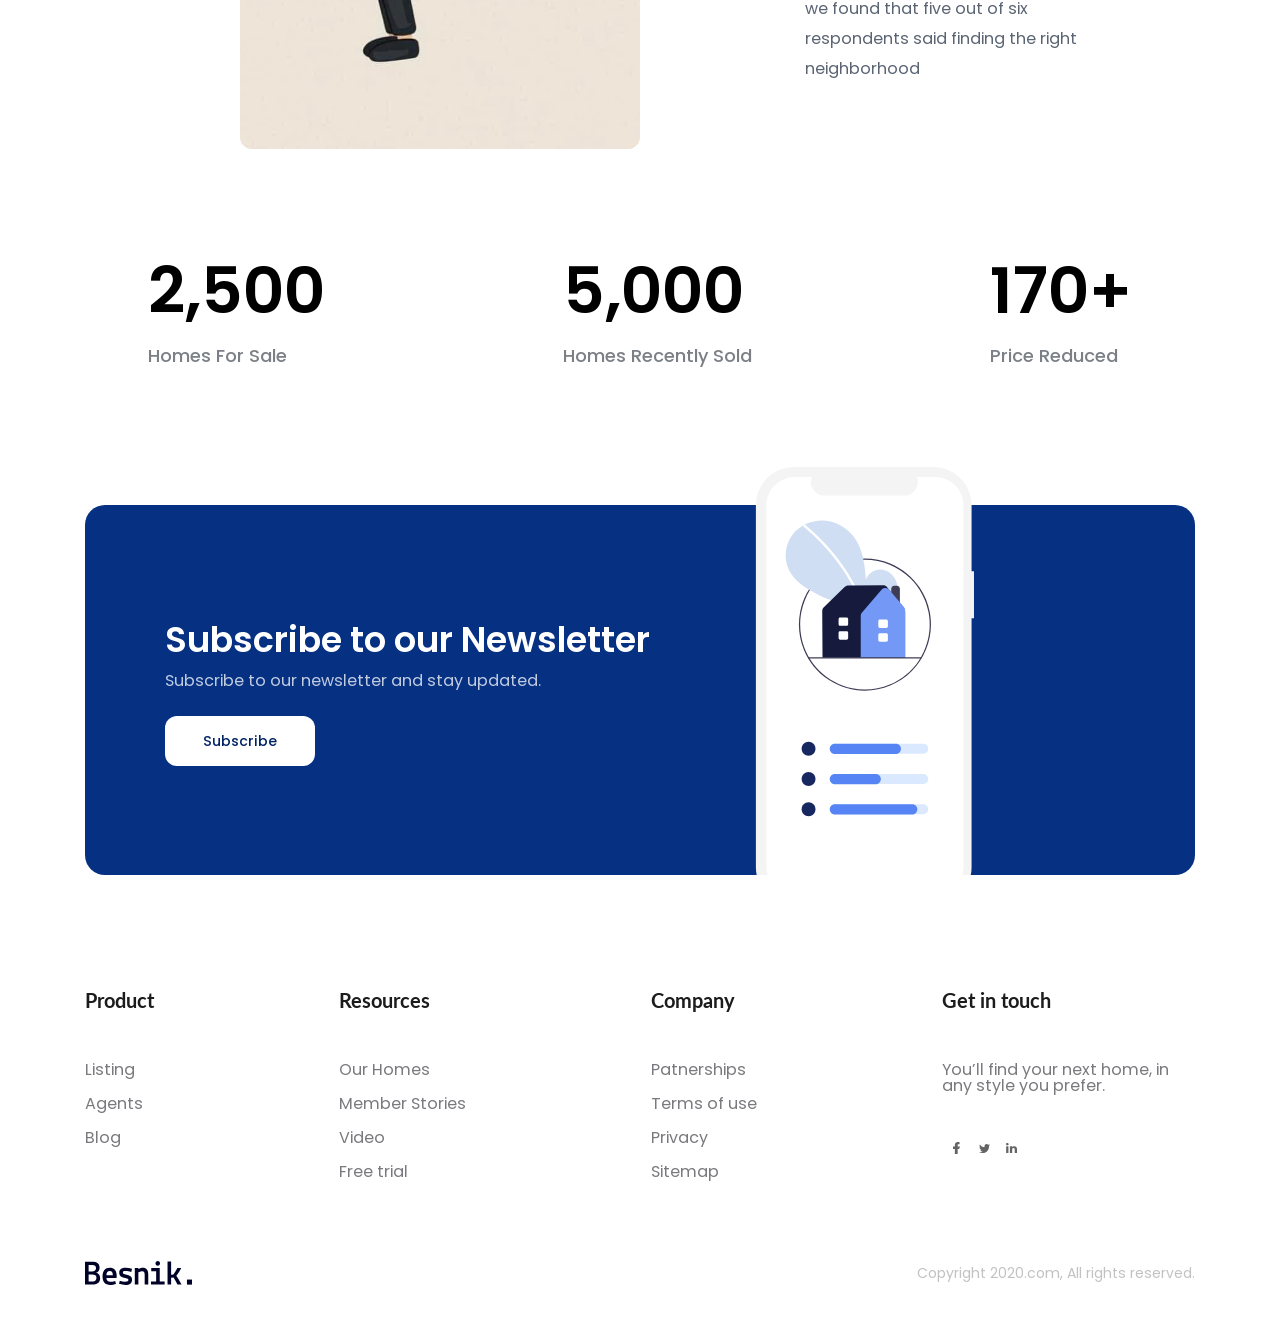
==== commit efdc54d3: "Fix bug phần Client" ====
--- a/index.html
+++ b/index.html
@@ -71,11 +71,26 @@
                 </div>
 
                 <div class="image">
-                    <img src="./assets/img/client-1.svg" alt="Client 1">
-                    <img src="./assets/img/client-2.svg" alt="Client 2">
-                    <img src="./assets/img/client-3.svg" alt="Client 3">
-                    <img src="./assets/img/client-4.svg" alt="Client 4">
-                    <img src="./assets/img/client-5.svg" alt="Client 5">
+                    <a href="#!">
+                        <img src="./assets/img/client-1.svg" alt="Client 1">
+
+                    </a>
+                    <a href="#!">
+                        <img src="./assets/img/client-2.svg" alt="Client 2">
+
+                    </a>
+                    <a href="#!">
+                        <img src="./assets/img/client-3.svg" alt="Client 3">
+
+                    </a>
+                    <a href="#!">
+                        <img src="./assets/img/client-4.svg" alt="Client 4">
+
+                    </a>
+                    <a href="#!">
+                        <img src="./assets/img/client-5.svg" alt="Client 5">
+
+                    </a>
                 </div>
 
             </div>
--- a/assets/css/style.css
+++ b/assets/css/style.css
@@ -131,7 +131,7 @@
 /* =============== CLIENTS =============== */
 .clients{
     margin-top: 79px;
-    padding: 43px 0 64px;
+    padding: 43px 0 41px;
 }
 .clients .row{
     display: flex;
@@ -148,9 +148,20 @@
 }
 
 .clients .image{
-    margin-top: 96px;
+    margin-top: 70px;
     display: flex;
     justify-content: space-between;
+}
+.clients .image a{
+    padding: 0 42px;
+    display: flex;
+    align-items: center;
+    height: 90px;
+    /* background-color: orange; */
+    border-radius: 12px;
+}
+.clients .image a:hover{
+    box-shadow: 0px 10px 20px rgba(0, 0, 0, 0.1);
 }
 /* =============== GUIDES =============== */
 .guides{
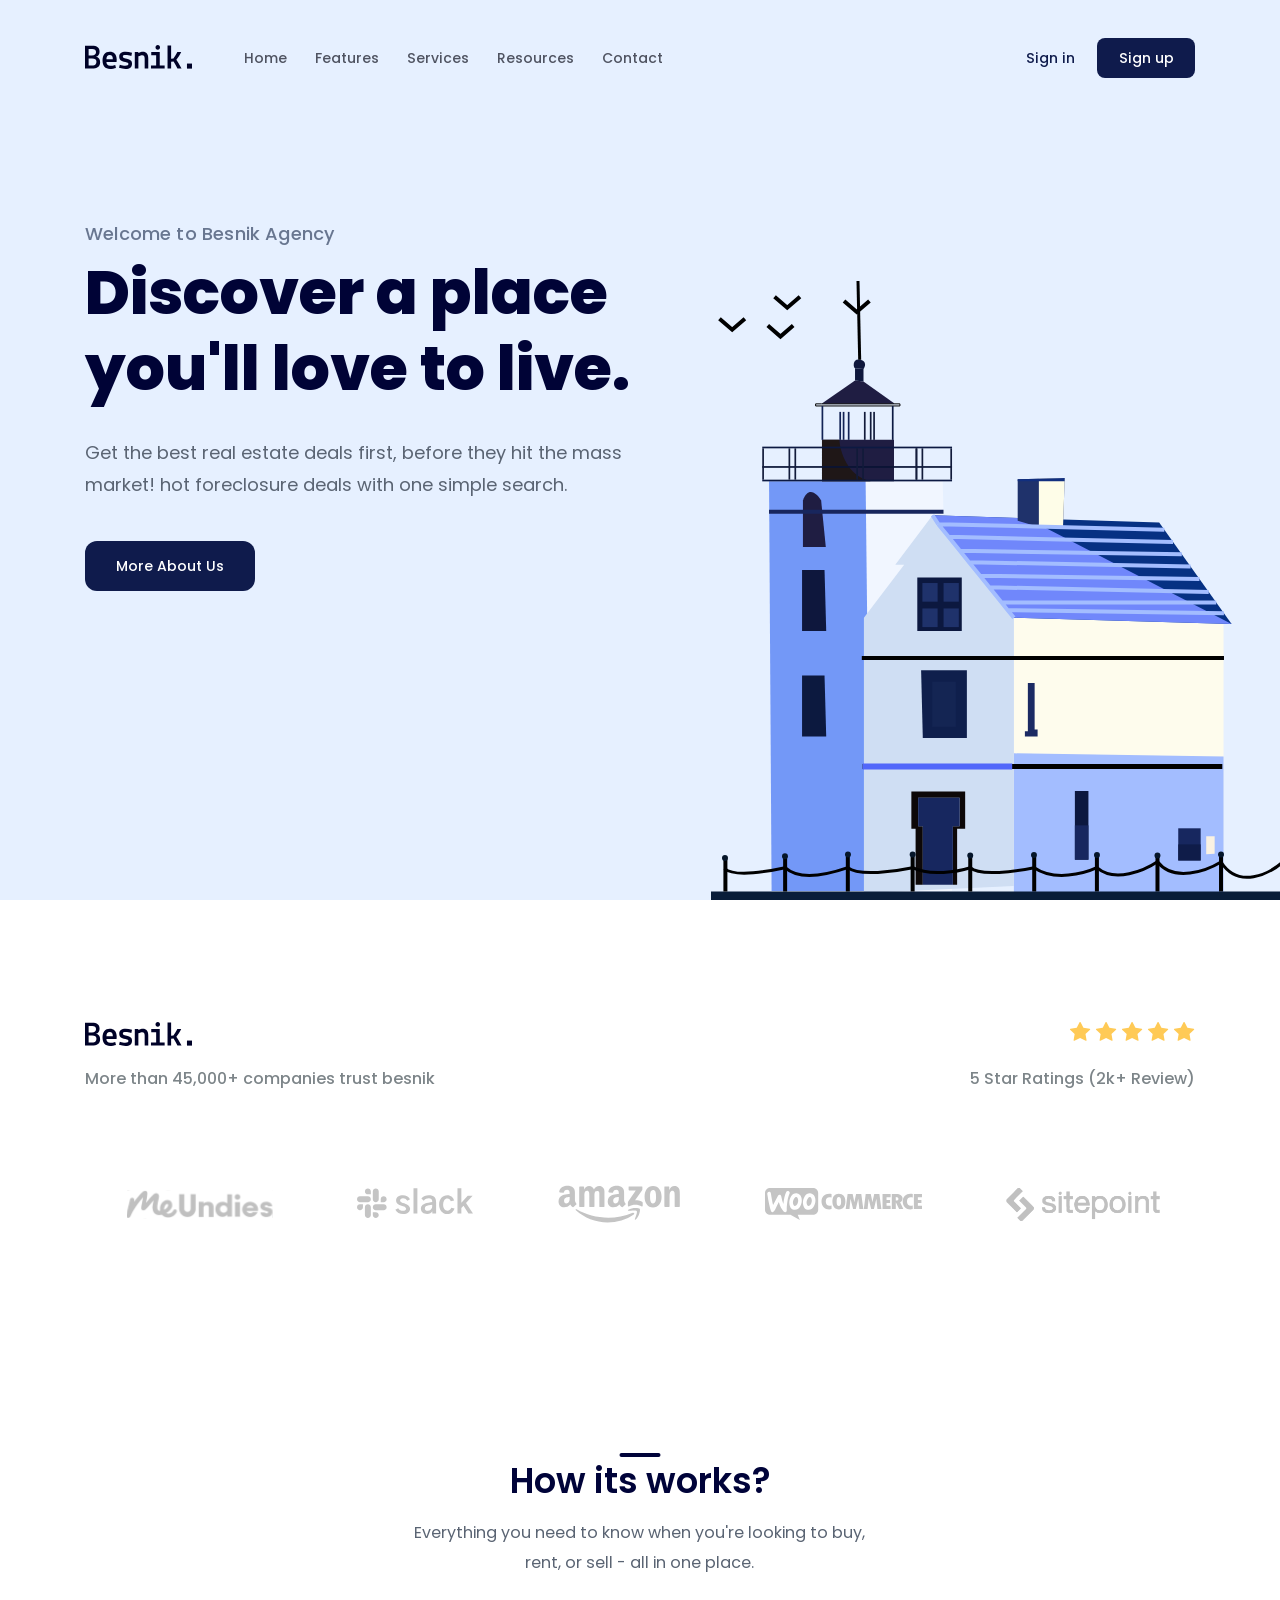
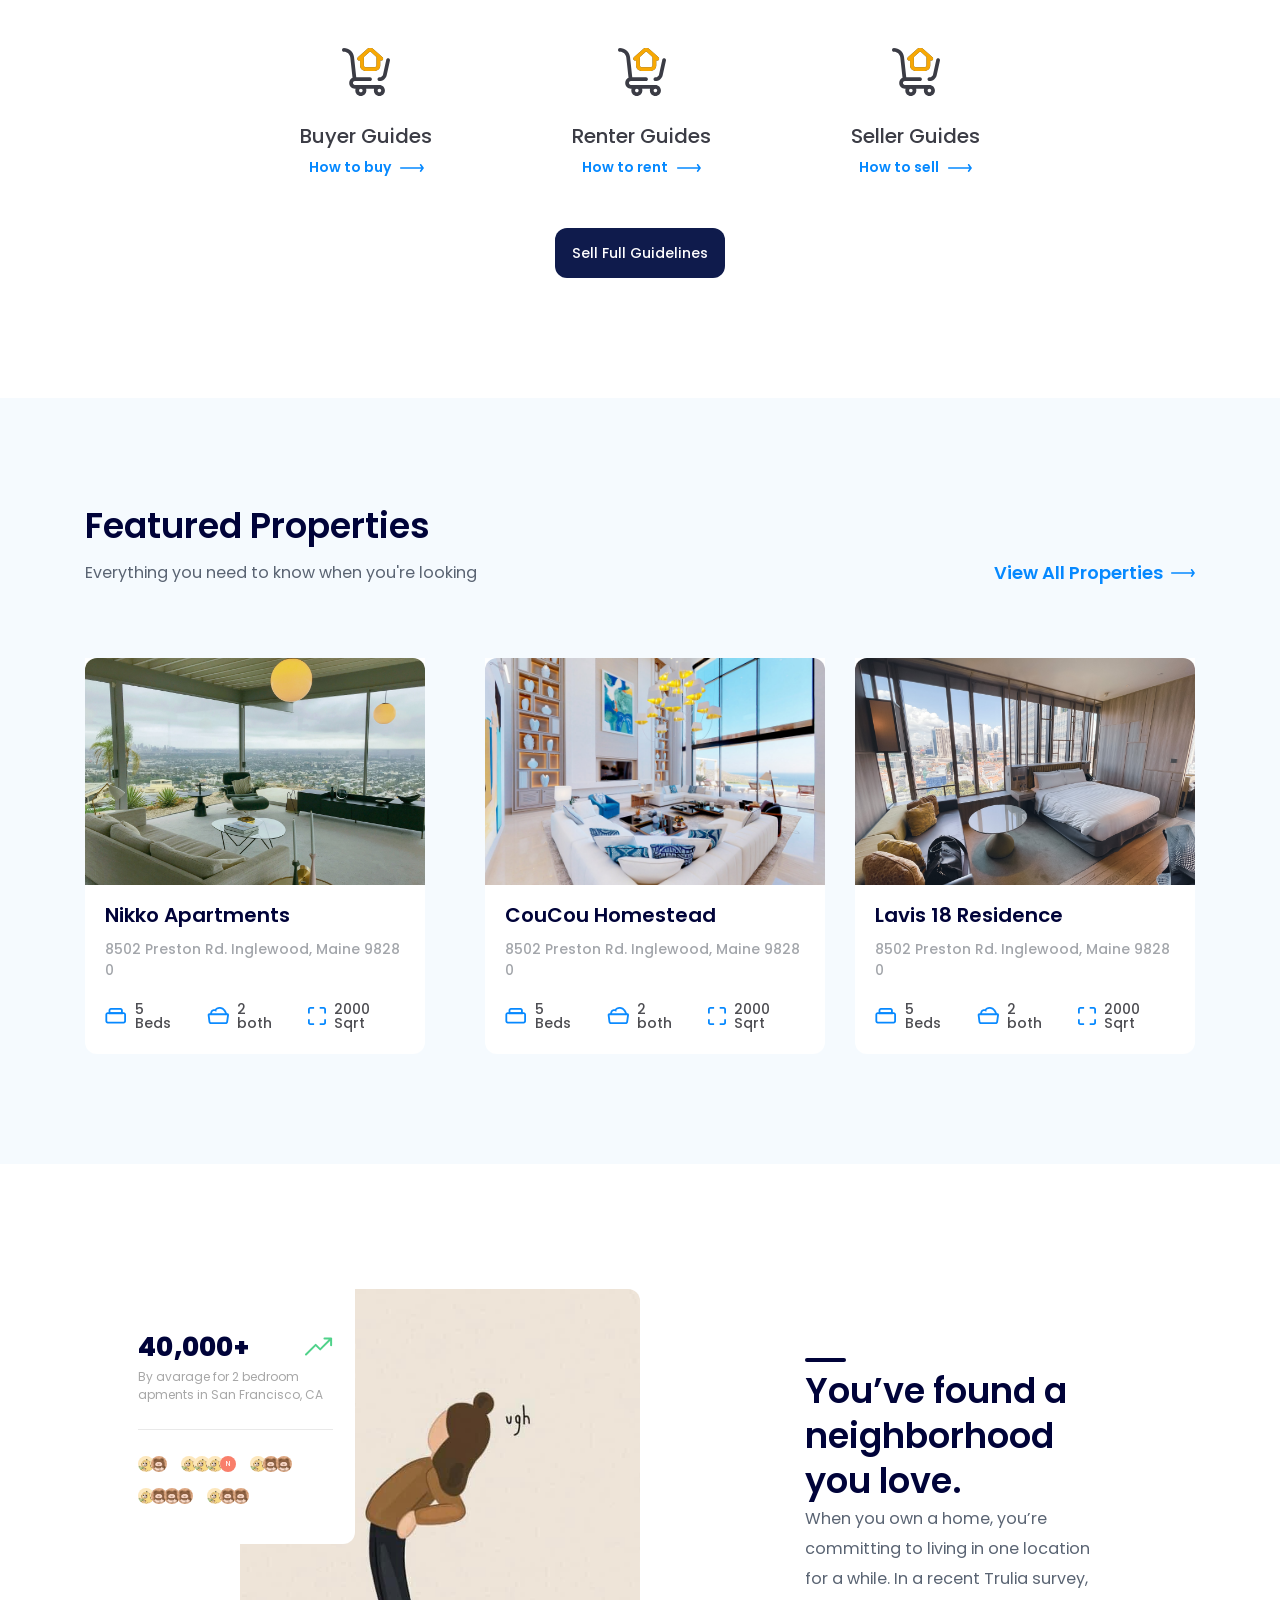
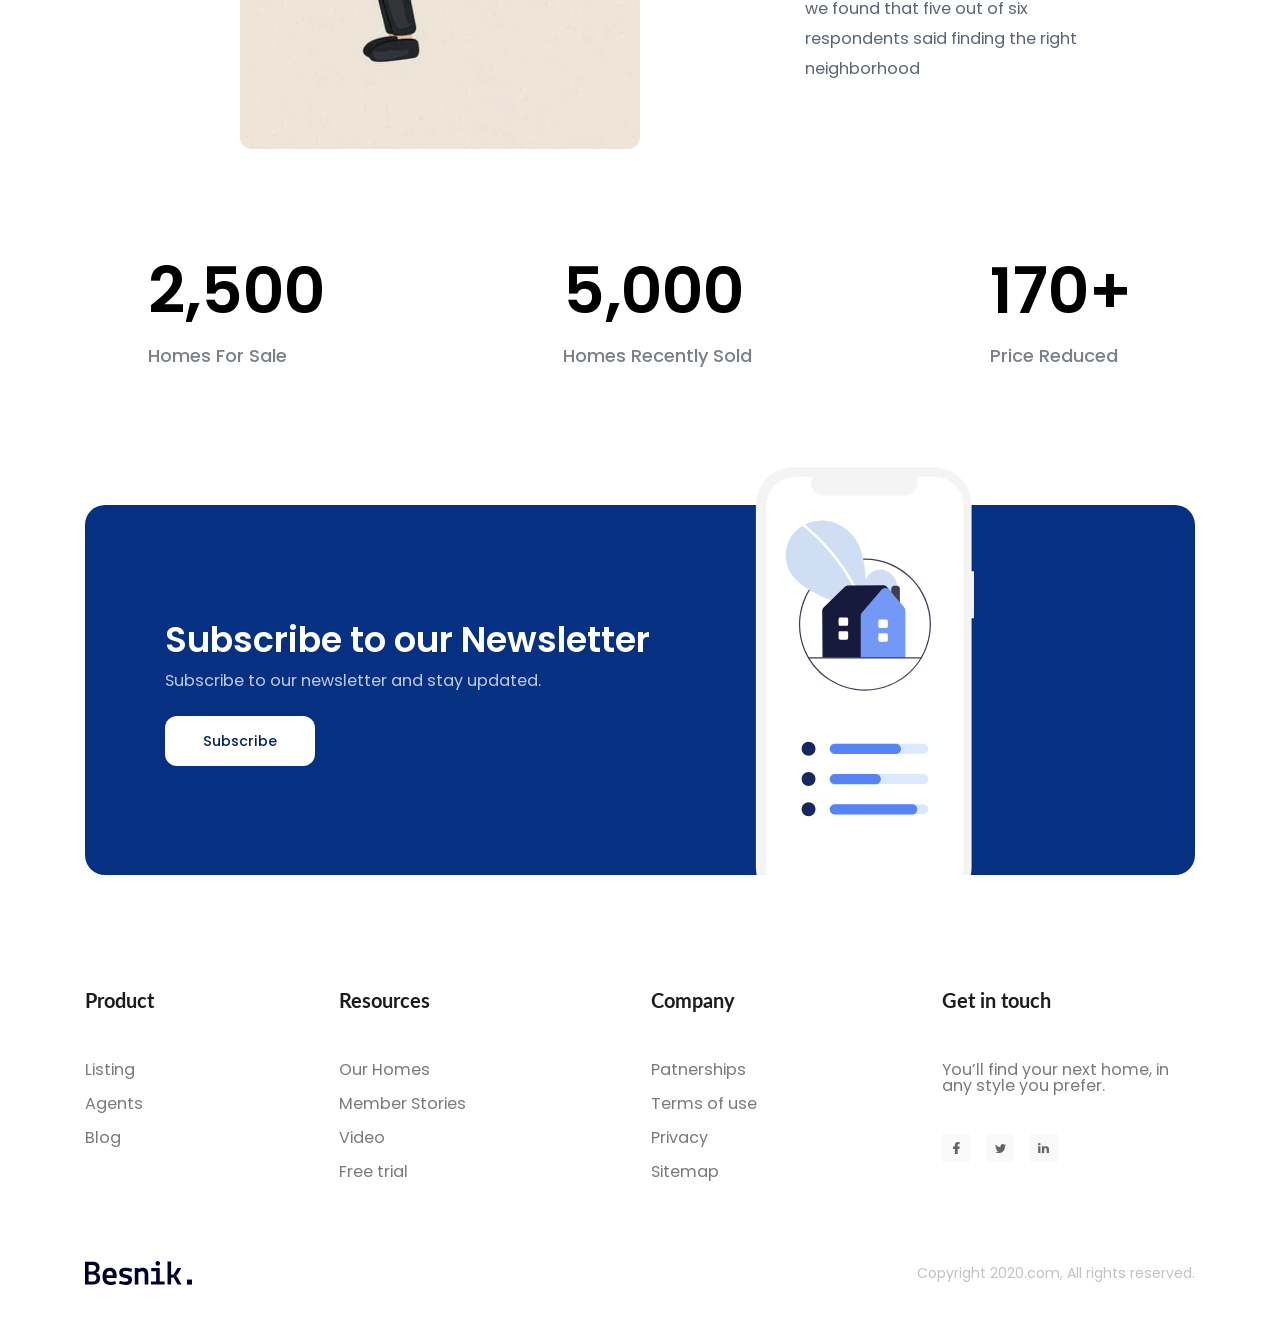
==== commit 49815042: "Fix bug phần Logo" ====
--- a/index.html
+++ b/index.html
@@ -17,12 +17,11 @@
 </head>
 <body>
     <main>
-        <!-- HEADER -->
-        <header class="header">
+        <header class="fixed-header">
             <div class="content">
                 <nav class="navbar">
                     <!-- LOGO -->   
-                    <img src="./assets/img/Logo.svg" alt="Besnik." />
+                    <a href="#!"> <img src="./assets/img/Logo.svg" alt="Besnik." /></a>
                     <!-- NAVIGATION -->
                     <ul>
                         <li><a href="#!">Home</a></li>
@@ -37,6 +36,12 @@
                         <a href="#!" class="btn action-btn">Sign up</a>
                     </div>
                 </nav>
+            </div>
+        </header>
+        <!-- HERO -->
+        <div class="hero-wrap">
+            <div class="content">
+                
                 <div class="hero">
                     <div class="info">
                         <p class="sub-title">Welcome to Besnik Agency</p>
@@ -48,7 +53,7 @@
                     <img src="./assets/img/hero-img.svg" alt="Discover a place you'll love to live." class="hero-img">
                 </div>
             </div>
-        </header>
+        </div>
 
         <!-- CLIENTS -->
         <div class="clients">
--- a/assets/css/style.css
+++ b/assets/css/style.css
@@ -49,9 +49,16 @@
 
 
 /* =============== HEADER =============== */
-.header{
+.fixed-header{
     background: #E6F0FF;
-    height: 100vh;
+    padding-top: 26px;
+    position: sticky;
+    top: -26px;
+    z-index: 1  ;
+}
+.hero-wrap{
+    background: #E6F0FF;
+    height: calc(100vh - 90px);
     /* dùng cho ảnh */
     position: relative;
 }
@@ -59,8 +66,8 @@
 .navbar{
     display: flex;
     align-items: center;
-    /* background-color: orange; */
-    padding-top: 50px;
+    /* padding-top: 38px; */
+    padding: 12px 0;
 }
 .navbar ul{
     display: flex;
@@ -92,7 +99,8 @@
 }
 
 .hero{
-    margin-top: 130px;
+    /* Tránh margin */
+    padding-top: 130px;
 }
 .hero .sub-title{
     font-weight: 500;
@@ -558,7 +566,12 @@
     display: flex;
     justify-content: center;
     align-items: center;
-}
+    background-color: #F9F9F9;
+}
+.footer .social-link + .social-link{
+    margin-left: 16px;
+}
+
 .footer .social-link:hover{
     background-color: #ebebeb;
     border-radius: 3px;
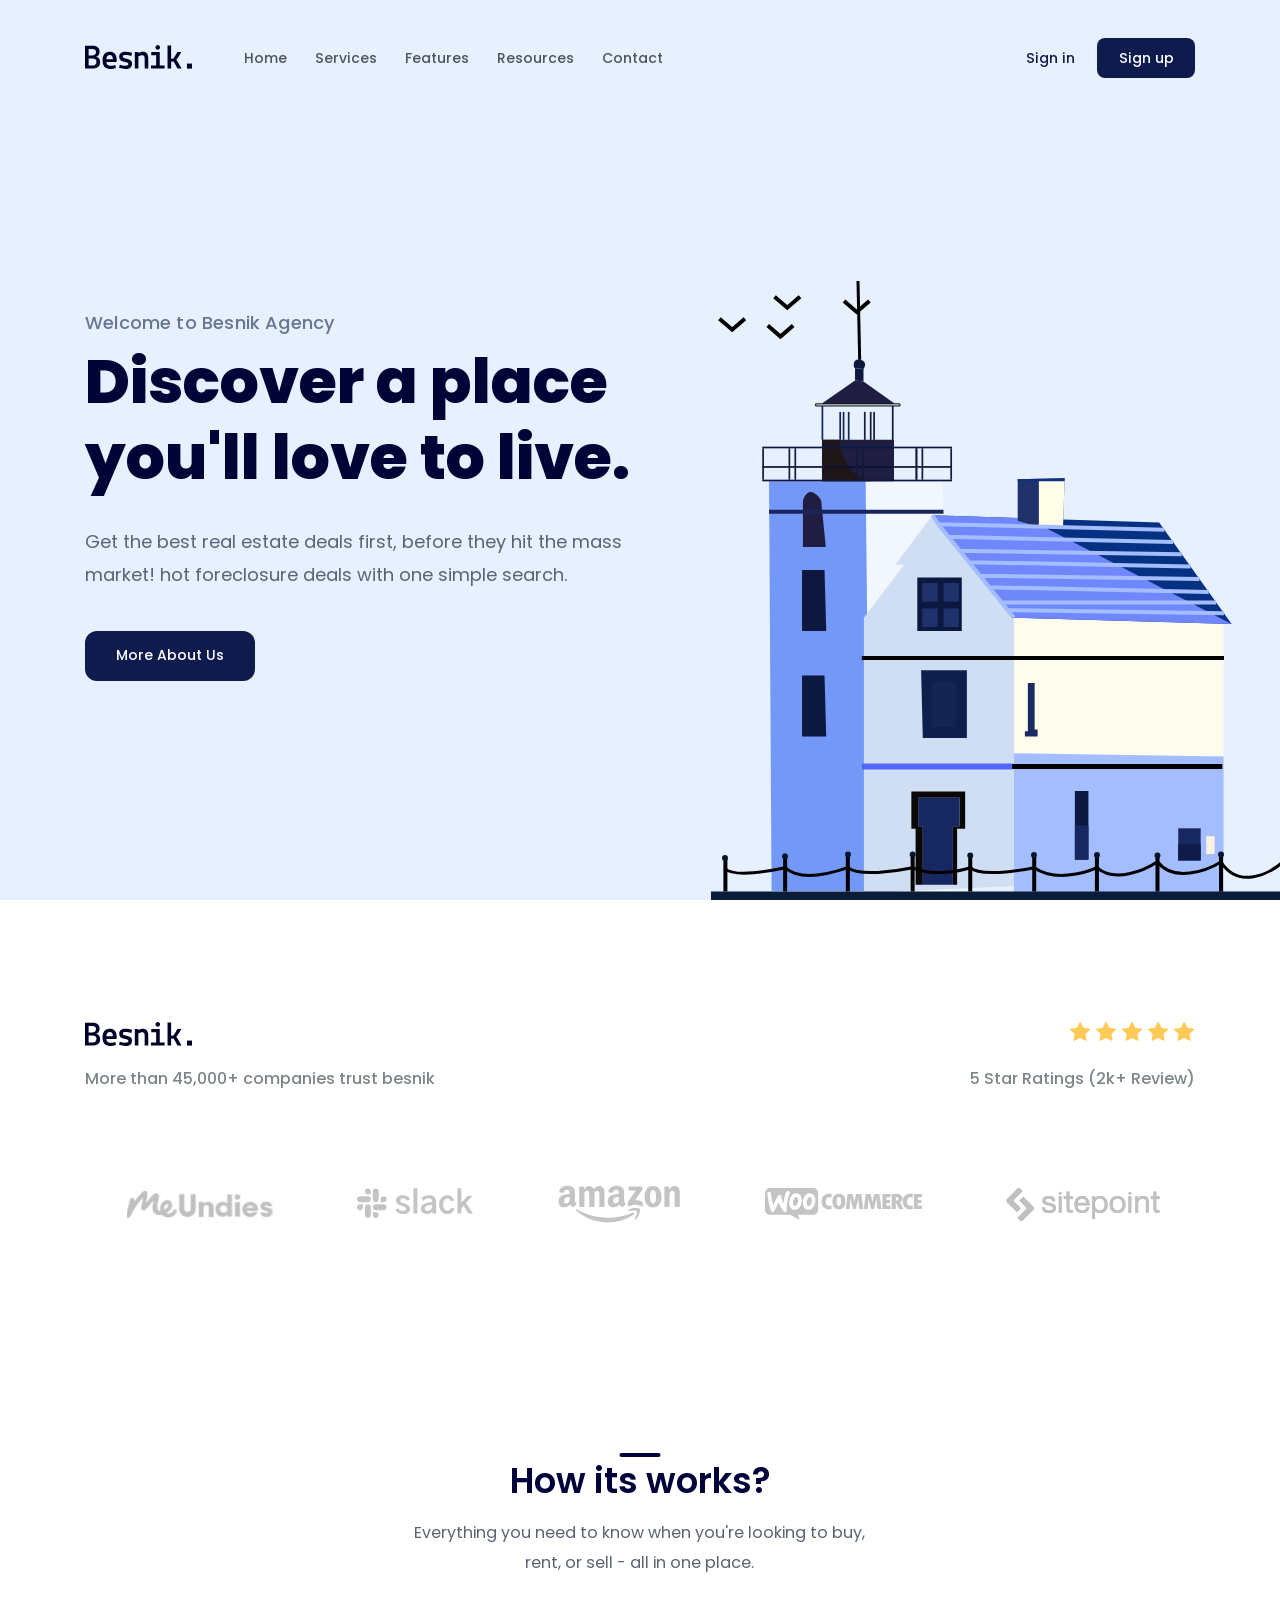
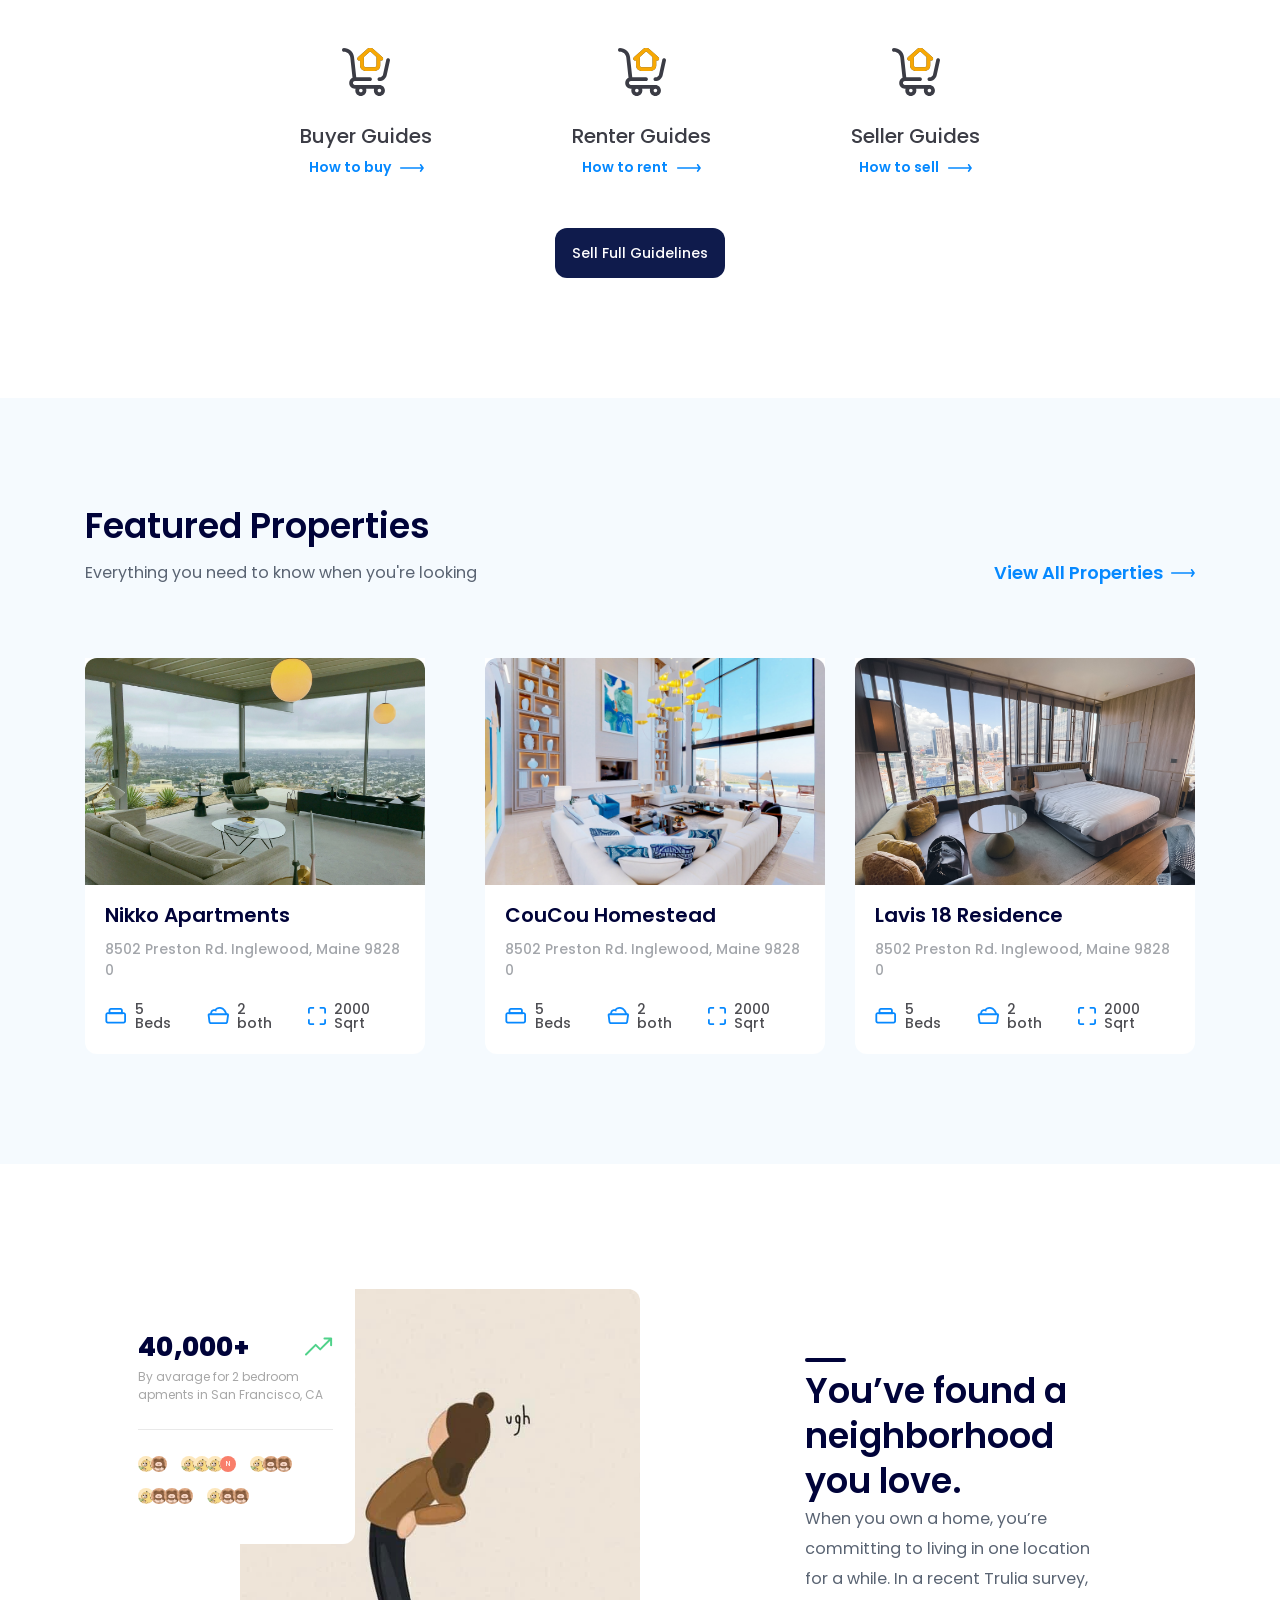
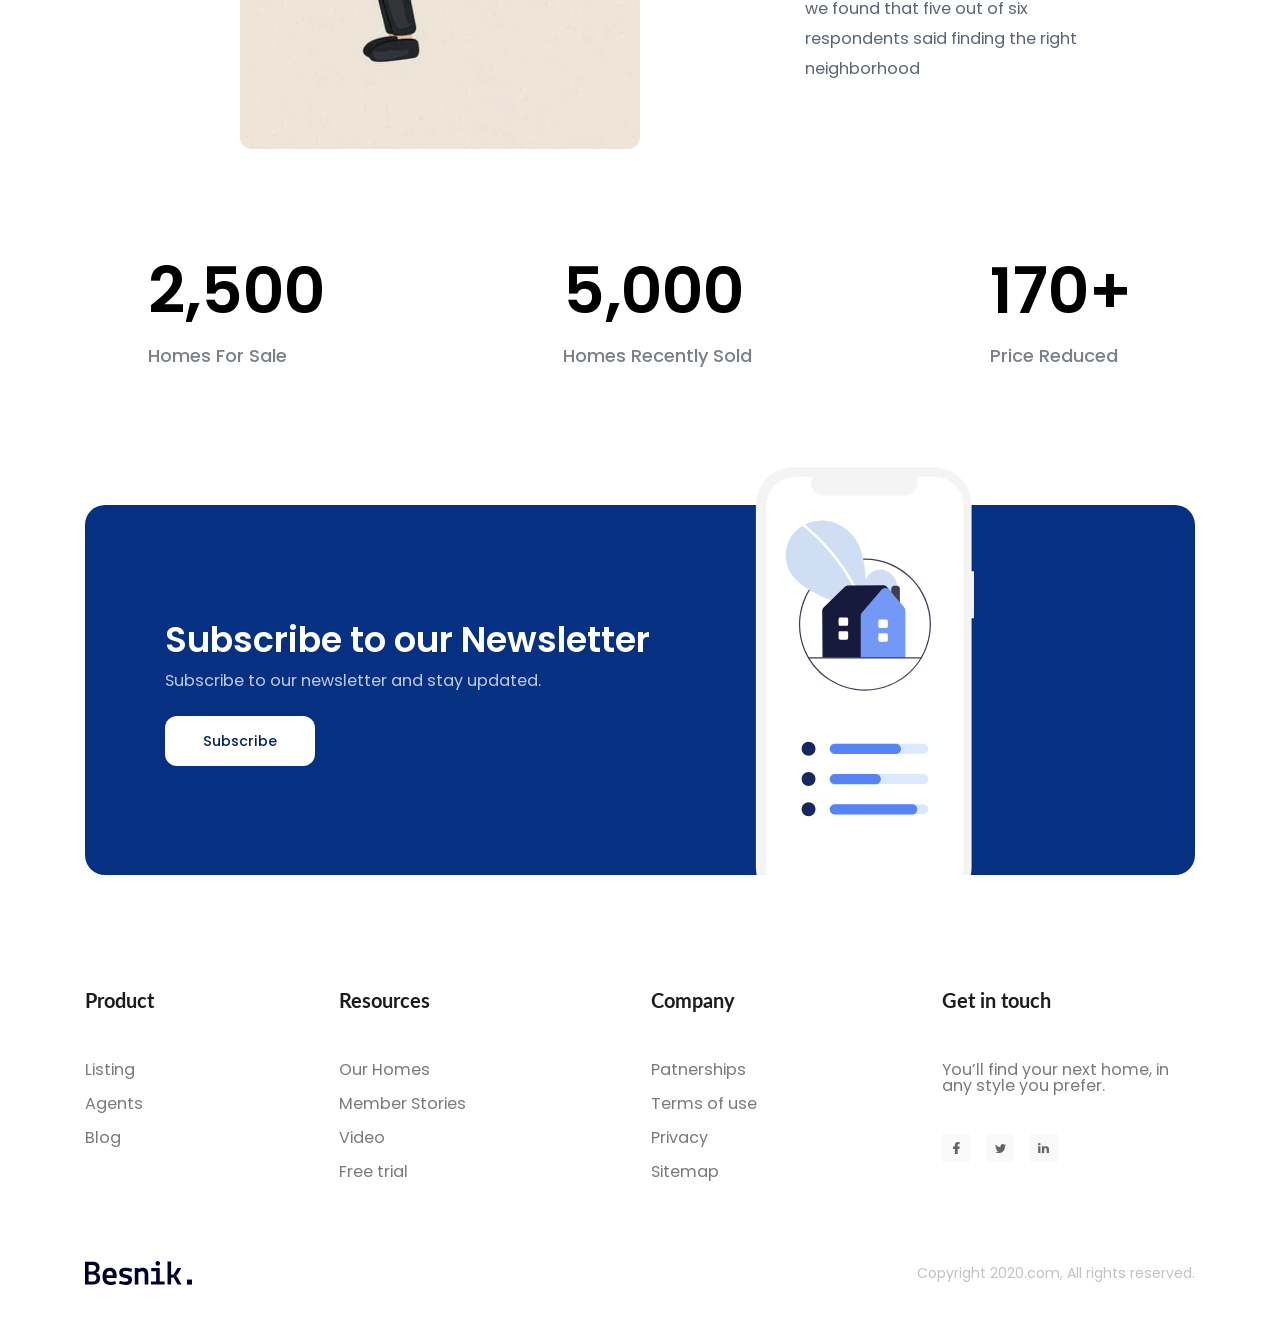
==== commit 0069eeda: "Thêm favicon" ====
--- a/index.html
+++ b/index.html
@@ -9,6 +9,25 @@
     <link rel="stylesheet" href="./assets/css/style.css"> 
     <link rel="stylesheet" href="./assets/fonts/stylesheet.css">
 
+    <!-- FAVICON -->
+    <link rel="apple-touch-icon" sizes="57x57" href="./assets/Favicon/apple-icon-57x57.png">
+    <link rel="apple-touch-icon" sizes="60x60" href="./assets/Favicon/apple-icon-60x60.png">
+    <link rel="apple-touch-icon" sizes="72x72" href="./assets/Favicon/apple-icon-72x72.png">
+    <link rel="apple-touch-icon" sizes="76x76" href="./assets/Favicon/apple-icon-76x76.png">
+    <link rel="apple-touch-icon" sizes="114x114" href="./assets/Favicon/apple-icon-114x114.png">
+    <link rel="apple-touch-icon" sizes="120x120" href="./assets/Favicon/apple-icon-120x120.png">
+    <link rel="apple-touch-icon" sizes="144x144" href="./assets/Favicon/apple-icon-144x144.png">
+    <link rel="apple-touch-icon" sizes="152x152" href="./assets/Favicon/apple-icon-152x152.png">
+    <link rel="apple-touch-icon" sizes="180x180" href="./assets/Favicon/apple-icon-180x180.png">
+    <link rel="icon" type="image/png" sizes="192x192"  href="./assets/Favicon/android-icon-192x192.png">
+    <link rel="icon" type="image/png" sizes="32x32" href="./assets/Favicon/favicon-32x32.png">
+    <link rel="icon" type="image/png" sizes="96x96" href="./assets/Favicon/favicon-96x96.png">
+    <link rel="icon" type="image/png" sizes="16x16" href="./assets/Favicon/favicon-16x16.png">
+    <link rel="manifest" href="./assets/Favicon/manifest.json">
+    <meta name="msapplication-TileColor" content="#ffffff">
+    <meta name="msapplication-TileImage" content="./assets/Favicon/ms-icon-144x144.png">
+    <meta name="theme-color" content="#ffffff">
+
     <!-- FONT LATO CHO FOOTER -->
     <link rel="preconnect" href="https://fonts.googleapis.com">
     <link rel="preconnect" href="https://fonts.gstatic.com" crossorigin>
@@ -16,7 +35,7 @@
     rel="stylesheet">
 </head>
 <body>
-    <main>
+    
         <header class="fixed-header">
             <div class="content">
                 <nav class="navbar">
@@ -24,11 +43,11 @@
                     <a href="#!"> <img src="./assets/img/Logo.svg" alt="Besnik." /></a>
                     <!-- NAVIGATION -->
                     <ul>
-                        <li><a href="#!">Home</a></li>
-                        <li><a href="">Features</a></li>
-                        <li><a href="">Services</a></li>
-                        <li><a href="">Resources</a></li>
-                        <li><a href="">Contact</a></li>
+                        <li><a href="#">Home</a></li>
+                        <li><a href="#services">Services</a></li>   
+                        <li><a href="#features">Features</a></li>
+                        <li><a href="#resources">Resources</a></li>
+                        <li><a href="#contact">Contact</a></li>
                     </ul>
                     <!-- ACTION -->
                     <div class="action">
@@ -38,6 +57,7 @@
                 </nav>
             </div>
         </header>
+        <main>
         <!-- HERO -->
         <div class="hero-wrap">
             <div class="content">
@@ -102,7 +122,7 @@
         </div>
 
         <!-- GUIDES -->
-        <div class="guides">
+        <div class="guides" id="services">
             <div class="content">
                 <h2 class="sub-title">How its works?</h2>
 
@@ -148,7 +168,7 @@
         </div>
 
         <!-- FEATURED -->
-        <div class="featured">
+        <div class="featured" id ="features">
             <div class="content">
                 <header>
                     <h2 class="sub-title">Featured Properties</h2>
@@ -223,7 +243,7 @@
         </div>
 
         <!-- STATS -->
-        <div class="stats">
+        <div class="stats" id="resources">
             <div class="content">
                 <div class="row">
                     <div class="img-block">
@@ -313,8 +333,10 @@
             </div>
         </div>
 
+        </main>
+
         <!-- FOOTER -->
-        <footer class="footer">
+        <footer class="footer" id="contact" >
             <div class="content">
                 <div class="row row-top">
 
@@ -395,7 +417,7 @@
                 </div>
             </div>
         </footer>
-    </main>
+    
     
 </body>
 </html>
--- a/assets/css/style.css
+++ b/assets/css/style.css
@@ -3,6 +3,10 @@
 }
 :root{
     --primary-color:#0F1B4C;
+}
+html,
+body{
+    scroll-behavior: smooth;
 }
 html
 {
@@ -61,6 +65,8 @@
     height: calc(100vh - 90px);
     /* dùng cho ảnh */
     position: relative;
+    display: flex;
+    align-items: center;
 }
 
 .navbar{
@@ -98,10 +104,11 @@
     text-decoration: underline;
 }
 
-.hero{
-    /* Tránh margin */
+
+/* .hero{
+     Tránh margin 
     padding-top: 130px;
-}
+} */
 .hero .sub-title{
     font-weight: 500;
     font-size: 1.8rem;
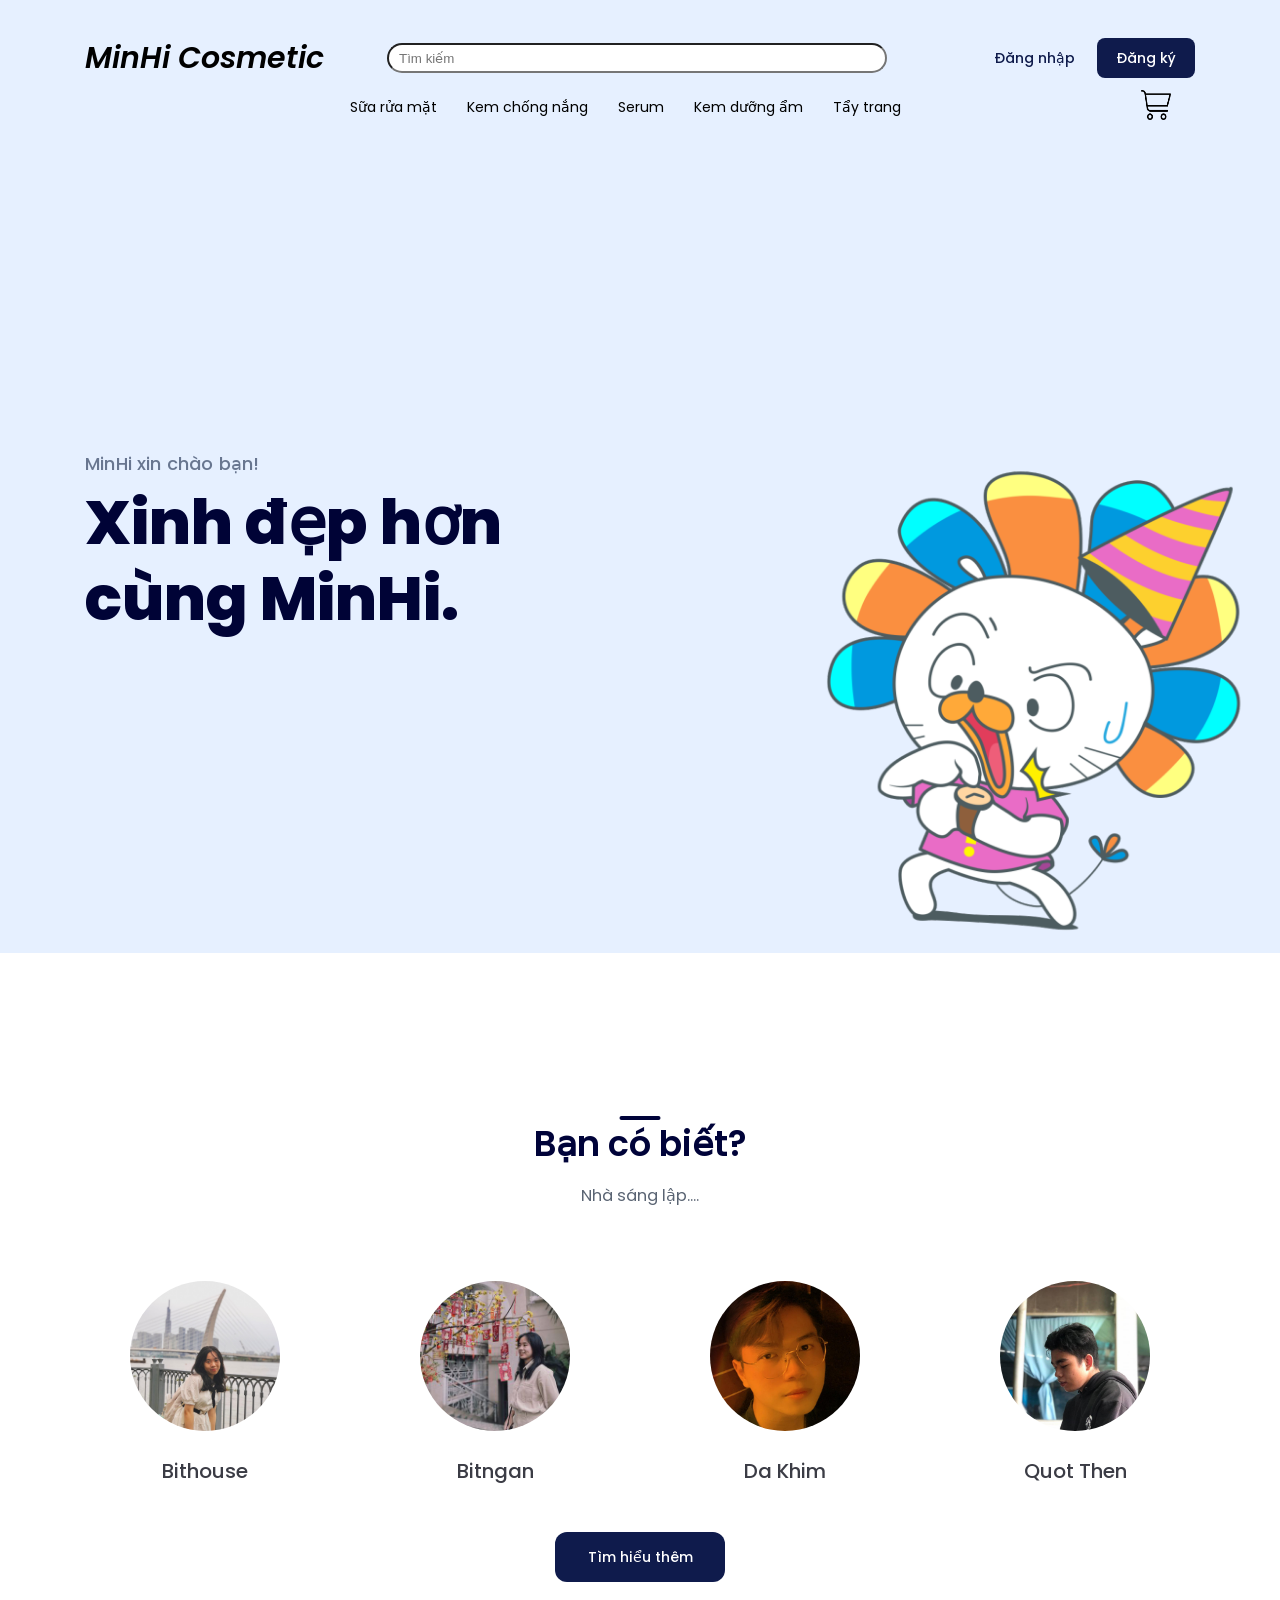
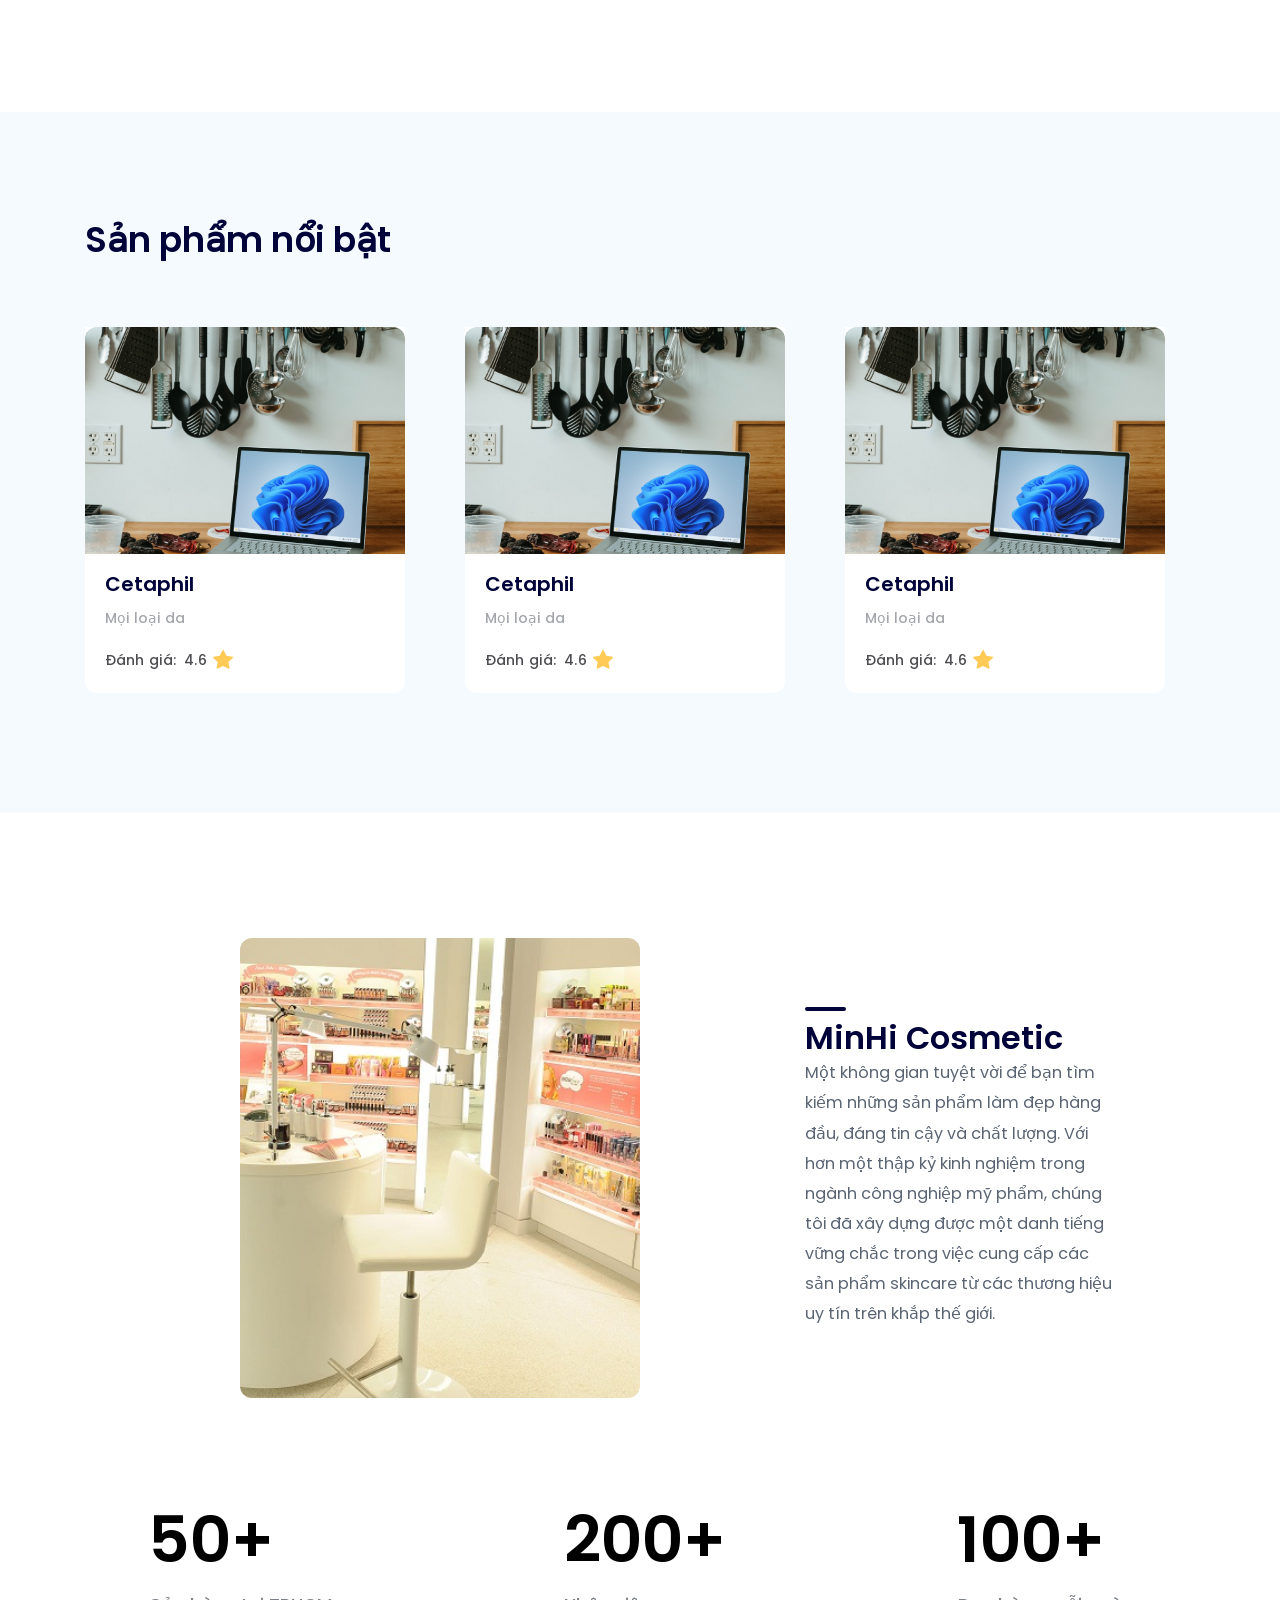
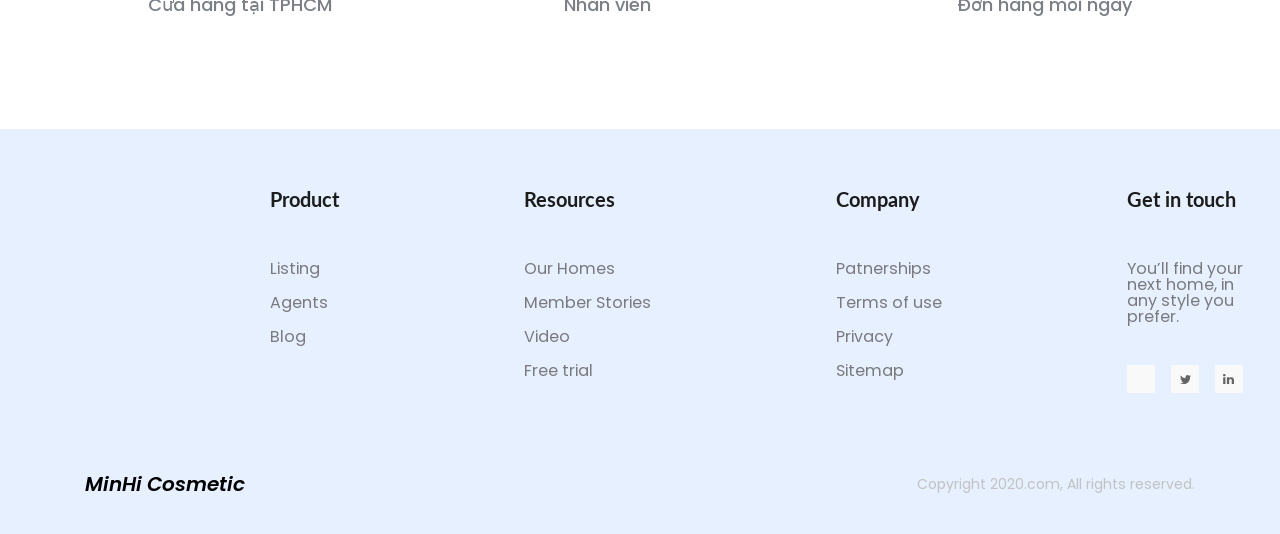
==== commit b3762953: "Commit Customer FE" ====
--- a/index.html
+++ b/index.html
@@ -35,48 +35,97 @@
     rel="stylesheet">
 </head>
 <body>
-    
         <header class="fixed-header">
             <div class="content">
                 <nav class="navbar">
                     <!-- LOGO -->   
-                    <a href="#!"> <img src="./assets/img/Logo.svg" alt="Besnik." /></a>
+                    <a href="#!" class="brand"> MinHi Cosmetic</a>
                     <!-- NAVIGATION -->
                     <ul>
-                        <li><a href="#">Home</a></li>
-                        <li><a href="#services">Services</a></li>   
-                        <li><a href="#features">Features</a></li>
-                        <li><a href="#resources">Resources</a></li>
-                        <li><a href="#contact">Contact</a></li>
+                        <!-- <li><a href="#services">Về chúng tôi</a></li>    -->
+                        <!-- <li><a href="#features">Danh mục sản phẩm</a></li> -->
+                        <li><input type="text" placeholder="Tìm kiếm" class="search"></li>
                     </ul>
                     <!-- ACTION -->
                     <div class="action">
-                        <a href="#!" class="action-link">Sign in</a>
-                        <a href="#!" class="btn action-btn">Sign up</a>
+                        <a href="#!" class="action-link">Đăng nhập</a>
+                        <a href="#!" class="btn action-btn">Đăng ký</a>
                     </div>
                 </nav>
+                <div class="content nav">
+                    <ul class="list-item">
+                        <li>
+                            <a href="#" class="item">Sữa rửa mặt</a>
+                            <ul class="sub-menu">
+                                <li><a href="#" >Cetaphil</a></li>
+                                <li><a href="#" >Simple</a></li>
+                                <li><a href="#" >Nivea</a></li>
+                                <li><a href="#" >Oxy</a></li>
+                            </ul>
+                        </li>   
+                        <li>
+                            <a href="#" class="item">Kem chống nắng</a>
+                            <ul class="sub-menu">
+                                <li><a href="#" >Anessa</a></li>
+                                <li><a href="#" >Skin1004</a></li>
+                                <li><a href="#" >Biore</a></li>
+                                <li><a href="#" >Sunplay</a></li>
+                            </ul>
+                        </li>
+                        <li>
+                            <a href="#" class="item">Serum</a>
+                            <ul class="sub-menu">
+                                <li><a href="#" >Garnier</a></li>
+                                <li><a href="#" >Skin1004</a></li>
+                                <li><a href="#" >GoodnDoc</a></li>
+                                <li><a href="#" >Klairs</a></li>
+                            </ul>
+                        </li>
+                        <li>
+                            <a href="#" class="item">Kem dưỡng ẩm</a>
+                            <ul class="sub-menu">
+                                <li><a href="#" >Neutrogena</a></li>
+                                <li><a href="#" >Embryolisse</a></li>
+                                <li><a href="#" >Vichy</a></li>
+                                <li><a href="#" >Bioderma</a></li>
+                                <li><a href="#" >GoodnDoc</a></li>
+                                <li><a href="#" >Hatomugi</a></li>
+
+                            </ul>
+                        </li>
+                        <li>
+                            <a href="#" class="item">Tẩy trang</a>
+                            <ul class="sub-menu">
+                                <li><a href="#" >Garnier</a></li>
+                                <li><a href="#" >Bioderma</a></li>
+                                <li><a href="#" >L'Oreal</a></li>
+                                <li><a href="#" >Senka</a></li>
+                                <li><a href="#" >Cocoon</a></li>
+                            </ul>
+                        </li>
+                    </ul>
+                    <div class="cart">
+                        <img src="./assets/img/cart.png" alt="" class="img">
+                    </div>
+                </div>
             </div>
         </header>
         <main>
         <!-- HERO -->
         <div class="hero-wrap">
-            <div class="content">
-                
+            <div class="content">                
                 <div class="hero">
                     <div class="info">
-                        <p class="sub-title">Welcome to Besnik Agency</p>
-                        <h1 class="title">Discover a place you'll love to live.</h1>
-                        <p class="desc">Get the best real estate deals first,
-                            before they hit the mass market! hot foreclosure deals with one simple search.</p>
-                        <a href="#!" class="btn hero-cta">More About Us</a>
-                    </div>
-                    <img src="./assets/img/hero-img.svg" alt="Discover a place you'll love to live." class="hero-img">
+                        <p class="sub-title">MinHi xin chào bạn!</p>
+                        <h1 class="title">Xinh đẹp hơn cùng MinHi.</h1>
+                    </div>
+                    <img src="./assets/img/hero-imgg.png" alt="Discover a place you'll love to live." class="hero-img">
                 </div>
             </div>
         </div>
 
         <!-- CLIENTS -->
-        <div class="clients">
+        <!-- <div class="clients">
             <div class="content">
                 <div class="row">
                     <img src="./assets/img/Logo.svg" alt="Besnik.">
@@ -119,51 +168,37 @@
                 </div>
 
             </div>
-        </div>
+        </div> -->
 
         <!-- GUIDES -->
         <div class="guides" id="services">
             <div class="content">
-                <h2 class="sub-title">How its works?</h2>
-
-                <p class="desc">Everything you need to know 
-                    when you're looking to buy, rent, or sell - all in one place.
+                <h2 class="sub-title">Bạn có biết?</h2>
+
+                <p class="desc">Nhà sáng lập....
                 </p>
 
                 <ul class="list-guide">
                     <li class="guide-item">
-                        <img src="./assets/img/buyer.svg" alt="Buyer" class="icon">
-                        <h3 class="title">Buyer Guides</h3>
-                        <a href="#!" class="link">
-                            <span>How to buy</span>
-                            <img src="./assets/img/arrow-right.svg" alt="" class="arrow">
-                        </a>
+                        <img src="./assets/img/CEO.jpg" alt="Buyer" class="icon">
+                        <h3 class="title">Bithouse</h3>
                     </li>
-
                     <li class="guide-item">
-                        <img src="./assets/img/buyer.svg" alt="Buyer" class="icon">
-                        <h3 class="title">Renter Guides</h3>
-                        <a href="#!" class="link">
-                            <span>How to rent</span>
-                            <img src="./assets/img/arrow-right.svg" alt="" class="arrow">
-                        </a>
+                        <img src="./assets/img/co-founder.jpg" alt="Buyer" class="icon">
+                        <h3 class="title">Bitngan</h3>
                     </li>
-
                     <li class="guide-item">
-                        <img src="./assets/img/buyer.svg" alt="Buyer" class="icon">
-                        <h3 class="title">Seller Guides</h3>
-                        <a href="#!" class="link">
-                            <span>How to sell</span>
-                            <img src="./assets/img/arrow-right.svg" alt="" class="arrow">
-                        </a>
+                        <img src="./assets/img/sale.jpg" alt="Buyer" class="icon">
+                        <h3 class="title">Da Khim</h3>
+                    </li>
+                    <li class="guide-item">
+                        <img src="./assets/img/manager.jpg" alt="Buyer" class="icon">
+                        <h3 class="title">Quot Then</h3>
                     </li>
                 </ul>
-
                 <div class="guide-cta">
-                    <a href="#!" class="btn">Sell Full Guidelines</a>
-                </div>
-
-                
+                    <a href="#!" class="btn">Tìm hiểu thêm</a>
+                </div>
             </div>
         </div>
 
@@ -171,69 +206,53 @@
         <div class="featured" id ="features">
             <div class="content">
                 <header>
-                    <h2 class="sub-title">Featured Properties</h2>
-                    <div class="row">
+                    <h2 class="sub-title">Sản phẩm nổi bật</h2>
+                    <!-- <div class="row">
                         <p class="desc">Everything you need to know when you're looking</p>
                         <a href="" class="link">
                             <span>View All Properties</span>
                             <img src="./assets/img/arrow-right.svg" alt="" class="arrow">
                         </a>
-                    </div>
+                    </div> -->
                 </header>
 
                 <div class="list">
                     <!-- featured item 1 -->
                     <div class="item">
-                        <a href="#!"><img src="./assets/img/featured-1.jpg" alt="Nikko Apartments" class="thumb"></a>
+                        <a href="#!"><img src="./assets/img/featured-02.jpg" alt="Nikko Apartments" class="thumb"></a>
                         <div class="body">
-                            <h3 class="title"><a href="#!">Nikko Apartments<a ></h3>
-                            <p class="desc">8502 Preston Rd. Inglewood, Maine 98280</p>
+                            <h3 class="title"><a href="#!">Cetaphil<a></h3>
+                            <p class="desc">Mọi loại da</p>
                             <div class="info">
-                                <img src="./assets/img/bed.svg" alt="Beds" class="icon">
-                                <span class="lable">5 Beds</span>
-
-                                <img src="./assets/img/both.svg" alt="both" class="icon">
-                                <span class="lable">2 both</span>
-
-                                <img src="./assets/img/sqrt.svg" alt="Sqrt" class="icon">
-                                <span class="lable">2000 Sqrt</span>
+                                <span class="lable">Đánh giá: </span>
+                                <span class="lable" style="margin-left: 8px;"> 4.6</span>
+                                <img src="./assets/img/start.svg" alt="Beds" class="icon">
                             </div>
                         </div>
                     </div>
                     <!-- featured item 2 -->
                     <div class="item">
-                        <a href="#!"><img src="./assets/img/featured-2.jpg" alt="CouCou Homestead" class="thumb"></a>
+                        <a href="#!"><img src="./assets/img/featured-02.jpg" alt="Nikko Apartments" class="thumb"></a>
                         <div class="body">
-                            <h3 class="title"><a href="#!">CouCou Homestead</a></h3>
-                            <p class="desc line-clamp">8502 Preston Rd. Inglewood, Maine 98280
-                            </p>
+                            <h3 class="title"><a href="#!">Cetaphil<a></h3>
+                            <p class="desc">Mọi loại da</p>
                             <div class="info">
-                                <img src="./assets/img/bed.svg" alt="Beds" class="icon">
-                                <span class="lable">5 Beds</span>
-
-                                <img src="./assets/img/both.svg" alt="both" class="icon">
-                                <span class="lable">2 both</span>
-
-                                <img src="./assets/img/sqrt.svg" alt="Sqrt" class="icon">
-                                <span class="lable">2000 Sqrt</span>
+                                <span class="lable">Đánh giá: </span>
+                                <span class="lable" style="margin-left: 8px;"> 4.6</span>
+                                <img src="./assets/img/start.svg" alt="Beds" class="icon">
                             </div>
                         </div>
                     </div>
                     <!-- featured item 3 -->
-                    <div class="item ">
-                        <a href="#!"><img src="./assets/img/featured-3.jpg" alt="CouCou Homestead" class="thumb"></a>
+                    <div class="item">
+                        <a href="#!"><img src="./assets/img/featured-02.jpg" alt="Nikko Apartments" class="thumb"></a>
                         <div class="body">
-                            <h3 class="title"><a href="#!">Lavis 18 Residence</a></h3>
-                            <p class="desc">8502 Preston Rd. Inglewood, Maine 98280</p>
+                            <h3 class="title"><a href="#!">Cetaphil<a></h3>
+                            <p class="desc">Mọi loại da</p>
                             <div class="info">
-                                <img src="./assets/img/bed.svg" alt="Beds" class="icon">
-                                <span class="lable">5 Beds</span>
-
-                                <img src="./assets/img/both.svg" alt="both" class="icon">
-                                <span class="lable">2 both</span>
-
-                                <img src="./assets/img/sqrt.svg" alt="Sqrt" class="icon">
-                                <span class="lable">2000 Sqrt</span>
+                                <span class="lable">Đánh giá: </span>
+                                <span class="lable" style="margin-left: 8px;"> 4.6</span>
+                                <img src="./assets/img/start.svg" alt="Beds" class="icon">
                             </div>
                         </div>
                     </div>
@@ -248,10 +267,9 @@
                 <div class="row">
                     <div class="img-block">
 
-                        <img  class="image" src="./assets/img/stat-img.jpg" alt="You’ve found a neighborhood you love.">
+                        <img  class="image" src="./assets/img/store.jpg" alt="You’ve found a neighborhood you love.">
                         
-                        <!-- Trend -->
-                        <div class="stats-trend">
+                        <!-- <div class="stats-trend">
                             <div class="row">
                                 <strong class="value">40,000+</strong>
                                 <img src="./assets/img/arrow-trend-up.svg" alt="" class="icon">
@@ -270,7 +288,7 @@
                                     <img class="avatar" src="./assets/img/avatar.jpg"></img>
                                     <img class="avatar" src="./assets/img/avatar.jpg"></img>
                                     <img class="avatar" src="./assets/img/avatar.jpg"></img>
-                                    <!-- <img class="avatar" src="./assets/img/avatar2.jpg"></img> -->
+                                    <img class="avatar" src="./assets/img/avatar2.jpg"></img>
                                     <div class="avatar avatar1">N</div>
                                 </div>
                                 <div class="avatar-group">
@@ -291,35 +309,80 @@
                                 </div>
 
                             </div>
-                        </div>
+                        </div> -->
                     </div>
                     <div class="info">
-                        <h2 class="sub-title">You’ve found a neighborhood you love.</h2>
-                        <p class="desc">When you own a home, you’re committing to living in one location for a while. In a recent 
-                            Trulia survey, we found that five out of six respondents said finding the right neighborhood </p>
+                        <h2 class="sub-title">MinHi Cosmetic</h2>
+                        <p class="desc">
+                            Một không gian tuyệt vời để bạn tìm kiếm những sản phẩm làm đẹp hàng đầu, đáng tin cậy và chất lượng. Với hơn một thập kỷ kinh nghiệm trong ngành công nghiệp mỹ phẩm, chúng tôi đã xây dựng được một danh tiếng vững chắc trong việc cung cấp các sản phẩm skincare từ các thương hiệu uy tín trên khắp thế giới.
                     </div>
                 </div>
                 <div class="row row-qty">
                     <div class="qty-item">
-                        <div class="qty">2,500</div>
-                        <div class="qty-desc">Homes For Sale</div>
+                        <div class="qty">50+</div>
+                        <div class="qty-desc">Cửa hàng tại TPHCM</div>
                     </div>
 
                     <div class="qty-item">
-                        <div class="qty">5,000</div>
-                        <div class="qty-desc">Homes Recently Sold</div>
+                        <div class="qty">200+</div>
+                        <div class="qty-desc">Nhân viên</div>
                     </div>
 
                     <div class="qty-item">
-                        <div class="qty">170+</div>
-                        <div class="qty-desc">Price Reduced</div>
+                        <div class="qty">100+</div>
+                        <div class="qty-desc">Đơn hàng mỗi ngày</div>
                     </div>
                 </div>
             </div>
         </div>
+        
+        <!-- <div class="clients">
+            <div class="content">
+                <div class="row">
+                    <img src="./assets/img/Logo.svg" alt="Besnik.">
+
+                    <div class="starts">
+                        <img src="./assets/img/start.svg" alt="Start">
+                        <img src="./assets/img/start.svg" alt="Start">
+                        <img src="./assets/img/start.svg" alt="Start">
+                        <img src="./assets/img/start.svg" alt="Start">
+                        <img src="./assets/img/start.svg" alt="Start">
+                    </div>
+                </div>
+
+                <div class="row row-desc">
+                    <p class="desc">More than 45,000+ companies trust besnik</p>
+                    <p class="desc">5 Star Ratings (2k+ Review)</p>
+                </div>
+
+                <div class="image">
+                    <a href="#!">
+                        <img src="./assets/img/client-1.svg" alt="Client 1">
+
+                    </a>
+                    <a href="#!">
+                        <img src="./assets/img/client-2.svg" alt="Client 2">
+
+                    </a>
+                    <a href="#!">
+                        <img src="./assets/img/client-3.svg" alt="Client 3">
+
+                    </a>
+                    <a href="#!">
+                        <img src="./assets/img/client-4.svg" alt="Client 4">
+
+                    </a>
+                    <a href="#!">
+                        <img src="./assets/img/client-5.svg" alt="Client 5">
+
+                    </a>
+                </div>
+
+            </div>
+        </div> -->
 
         <!-- SUBSCRIPTION -->
-        <div class="subscription">
+        <!-- <div class="subscription">
             <div class="content">
                 <div class="body">
                     <div class="info">
@@ -331,7 +394,7 @@
                     <img src="./assets/img/sub.svg" alt="" class="image">
                 </div>
             </div>
-        </div>
+        </div> -->
 
         </main>
 
@@ -411,9 +474,10 @@
                     </div>
                 </div>
                 <div class="row row-bottom">
-                    <img src="./assets/img/Logo.svg" alt="" class="logo">
+                    <!-- <img src="./assets/img/Logo.svg" alt="" class="logo"> -->
+                        <a href="index.html" class="brand end">MinHi Cosmetic</a>
                         <p class="copyright">Copyright 2020.com, All rights reserved.</p>
-                    </img>
+                    <!-- </img> -->
                 </div>
             </div>
         </footer>
--- a/assets/css/style.css
+++ b/assets/css/style.css
@@ -23,6 +23,7 @@
     max-width: calc(100% - 48px);
     margin-left: auto;
     margin-right: auto;
+    padding-bottom: 10px;
 }
 a{
     text-decoration: none;
@@ -72,8 +73,26 @@
 .navbar{
     display: flex;
     align-items: center;
+    justify-content: space-between;
     /* padding-top: 38px; */
     padding: 12px 0;
+}
+.navbar .search{
+    display: block;
+    width: 500px;
+    height: 30px;
+    border-radius: 999px;
+    outline: none;
+    padding: 10px;
+    margin-left: 25px;
+    
+}
+.brand{
+    font-size: 3rem;
+    font-style: italic;
+    font-weight: 600;
+    color:black
+
 }
 .navbar ul{
     display: flex;
@@ -103,7 +122,47 @@
 .navbar ul a:hover{
     text-decoration: underline;
 }
-
+.list-item{ 
+    display: flex;
+    justify-content: center;
+    align-items: center;
+    gap: 10px;
+    font-size: 1.4rem;
+    width: 80%;
+    margin-left: auto;
+}
+.list-item a{
+    font-size: 1.4rem;
+    color: black;
+    padding: 10px;
+}
+.list-item .sub-menu{
+    position: absolute;
+    display: none;
+    margin-top: 10px;
+}
+
+.list-item a:hover + .sub-menu  {
+    display: block;
+}
+.list-item .sub-menu li{
+    padding: 10px 50px 10px 5px;
+    background-color: #c8d9f3;
+    width: 170px;
+    border-bottom: 1px solid black;
+}
+.nav{
+    display: flex;
+    justify-content: center;
+    align-items: center;
+}
+.cart {
+    margin-left: auto;
+}
+ .img{
+    width: 30px;
+    height: 30px;
+}
 
 /* .hero{
      Tránh margin 
@@ -142,6 +201,7 @@
     /* right: 65px; */
     right: calc( (100vw - 1110px) / 2 - 100px);
     bottom: 0;
+    width: 40%;
 }
 /* =============== CLIENTS =============== */
 .clients{
@@ -253,6 +313,10 @@
 .guide-cta .btn{
     min-width: 170px;
 }
+.guide-item .icon{
+    width: 150px; height: 150px;
+    border-radius: 999px;
+}
 
 
 /* =============== FEATURED =============== */
@@ -336,10 +400,9 @@
     font-size: 1.4rem;
     letter-spacing: 0.01em;
     color: #4D4D52;
-    margin-left: 8px;
 }
 .featured .item .icon{
-    margin-left: 23px;
+    margin-left: 5px;
 }
 .featured .item .icon:first-child
 {
@@ -374,7 +437,7 @@
 }
 .stats .info .sub-title{
     font-weight: 600;
-    font-size: 3.5rem;
+    font-size: 3.2rem;
     line-height: 1.29;
     color: #000339;
     width: 269px;
@@ -524,11 +587,15 @@
     right: 221px;
 }
 
+.active{
+    background-color: red;
+}
+
 /*=============== FOOTER =============== */
 .footer{
     margin-top: 55px;
-    padding: 50px 0 58px;
-    /* background-color: pink; */
+    padding: 50px 0 30px;
+    background-color: #e6f0ff;
 
 }
 .footer .row{
@@ -593,4 +660,7 @@
     font-weight: 400;
     font-size: 1.4rem;
     color: #C2C2C2;
+}
+.footer .end{
+    font-size: 2rem;
 }
